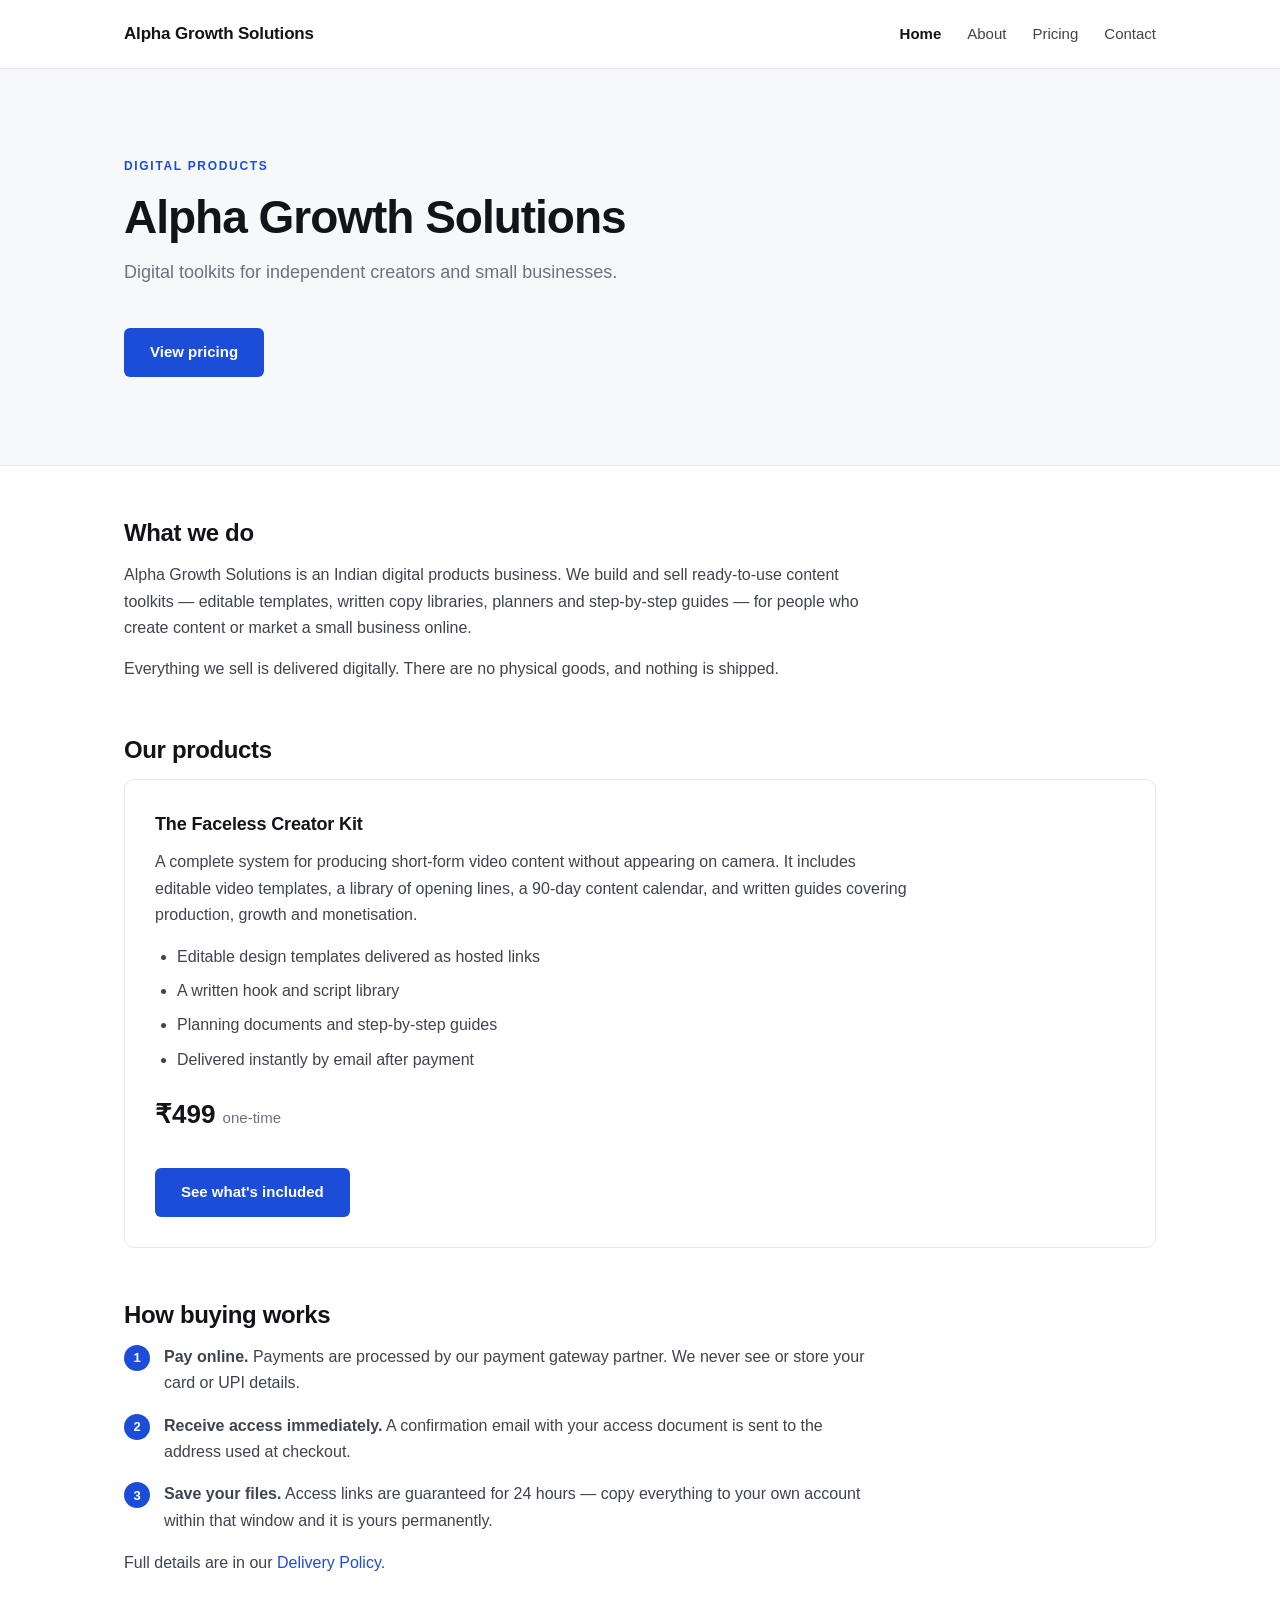
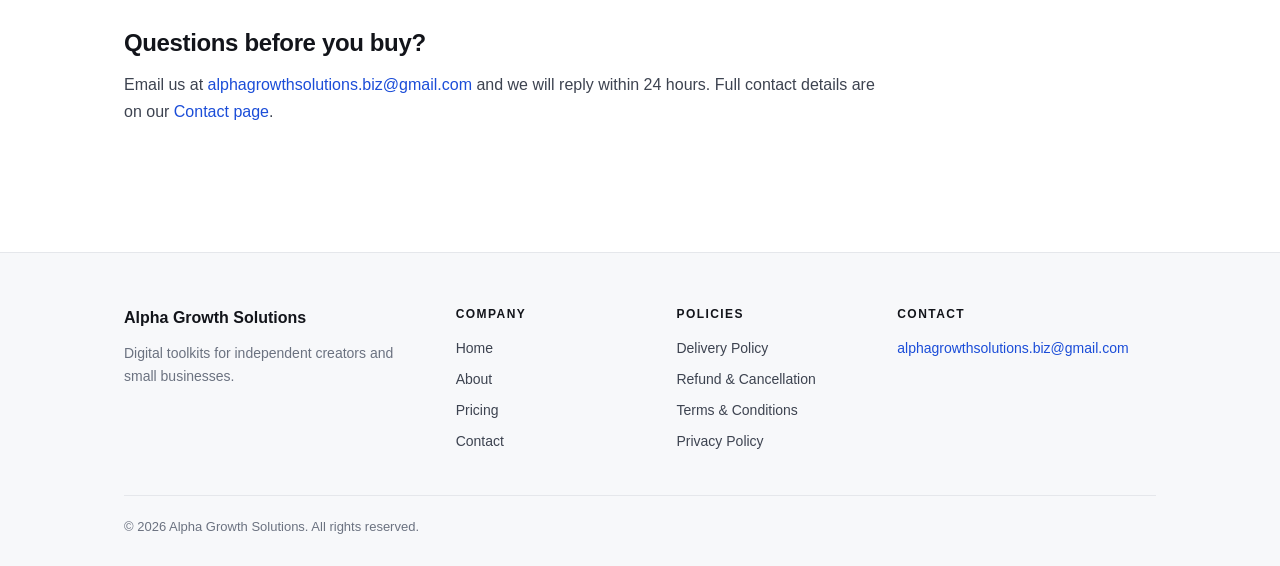
==== index.html @ 874b8387 "Contact by email only; remove phone, address and last-updated dates" ====
<!doctype html>
<html lang="en">
<head>
<meta charset="utf-8">
<meta name="viewport" content="width=device-width, initial-scale=1">
<title>Home &middot; Alpha Growth Solutions</title>
<meta name="description" content="Alpha Growth Solutions builds and sells digital toolkits for independent creators and small businesses in India.">
<link rel="stylesheet" href="assets/styles.css">
</head>
<body>
<header class="site-header">
  <div class="wrap header-inner">
    <a class="brand" href="index.html">Alpha Growth Solutions</a>
    <nav class="nav"><a href="index.html" class="active">Home</a>
        <a href="about.html">About</a>
        <a href="pricing.html">Pricing</a>
        <a href="contact.html">Contact</a></nav>
  </div>
</header>

<section class="hero hero-lg">
  <div class="wrap">
    <p class="eyebrow">Digital Products</p>
    <h1>Alpha Growth Solutions</h1>
    <p class="hero-sub">Digital toolkits for independent creators and small businesses.</p>
    <a class="btn" href="pricing.html">View pricing</a>
  </div>
</section>

<main class="wrap">
  <section class="band">
    <h2>What we do</h2>
    <p>Alpha Growth Solutions is an Indian digital products business. We build and sell ready-to-use content
       toolkits &mdash; editable templates, written copy libraries, planners and step-by-step guides
       &mdash; for people who create content or market a small business online.</p>
    <p>Everything we sell is delivered digitally. There are no physical goods, and nothing is
       shipped.</p>
  </section>

  <section class="band">
    <h2>Our products</h2>
    <div class="card">
      <h3>The Faceless Creator Kit</h3>
      <p>A complete system for producing short-form video content without appearing on camera.
         It includes editable video templates, a library of opening lines, a 90-day content
         calendar, and written guides covering production, growth and monetisation.</p>
      <ul>
        <li>Editable design templates delivered as hosted links</li>
        <li>A written hook and script library</li>
        <li>Planning documents and step-by-step guides</li>
        <li>Delivered instantly by email after payment</li>
      </ul>
      <p class="price">&#8377;499 <span>one-time</span></p>
      <a class="btn" href="pricing.html">See what's included</a>
    </div>
  </section>

  <section class="band">
    <h2>How buying works</h2>
    <ol class="steps">
      <li><strong>Pay online.</strong> Payments are processed by our payment gateway partner. We never see or store your card or UPI details.</li>
      <li><strong>Receive access immediately.</strong> A confirmation email with your access document is sent to the address used at checkout.</li>
      <li><strong>Save your files.</strong> Access links are guaranteed for 24 hours &mdash; copy everything to your own account within that window and it is yours permanently.</li>
    </ol>
    <p>Full details are in our <a href="delivery.html">Delivery Policy</a>.</p>
  </section>

  <section class="band">
    <h2>Questions before you buy?</h2>
    <p>Email us at <a href="mailto:alphagrowthsolutions.biz@gmail.com">alphagrowthsolutions.biz@gmail.com</a> and we will reply within 24 hours.
       Full contact details are on our <a href="contact.html">Contact page</a>.</p>
  </section>
</main>

<footer class="site-footer">
  <div class="wrap">
    <div class="footer-grid">
      <div>
        <div class="footer-brand">Alpha Growth Solutions</div>
        <p class="footer-text">Digital toolkits for independent creators and small businesses.</p>
      </div>
      <div>
        <h4>Company</h4>
        <a href="index.html" class="active">Home</a>
        <a href="about.html">About</a>
        <a href="pricing.html">Pricing</a>
        <a href="contact.html">Contact</a>
      </div>
      <div>
        <h4>Policies</h4>
        <a href="delivery.html">Delivery Policy</a>
        <a href="refunds.html">Refund &amp; Cancellation</a>
        <a href="terms.html">Terms &amp; Conditions</a>
        <a href="privacy.html">Privacy Policy</a>
      </div>
      <div>
        <h4>Contact</h4>
        <p class="footer-text">
          <a href="mailto:alphagrowthsolutions.biz@gmail.com">alphagrowthsolutions.biz@gmail.com</a>
        </p>
      </div>
    </div>
    <div class="footer-bar">
      <span>&copy; 2026 Alpha Growth Solutions. All rights reserved.</span>
    </div>
  </div>
</footer>
</body>
</html>
---- assets/styles.css ----
/* Alpha Growth Solutions — site styles */

:root{
  --ink:#12141a;
  --body:#3d4350;
  --muted:#6b7280;
  --line:#e5e7eb;
  --bg:#ffffff;
  --bg-alt:#f7f8fa;
  --accent:#1b4dd8;
  --accent-dark:#123aa8;
  --max:1080px;
}

*,*::before,*::after{box-sizing:border-box;margin:0;padding:0}

html{-webkit-text-size-adjust:100%}

body{
  font-family:-apple-system,BlinkMacSystemFont,"Segoe UI",Inter,Roboto,Helvetica,Arial,sans-serif;
  color:var(--body);
  background:var(--bg);
  font-size:16px;
  line-height:1.65;
}

.wrap{max-width:var(--max);margin:0 auto;padding:0 24px}

a{color:var(--accent);text-decoration:none}
a:hover{text-decoration:underline}

/* ---------- header ---------- */
.site-header{
  background:var(--bg);
  border-bottom:1px solid var(--line);
  position:sticky;top:0;z-index:20;
}
.header-inner{
  display:flex;align-items:center;justify-content:space-between;
  gap:24px;min-height:68px;flex-wrap:wrap;
}
.brand{
  font-weight:700;font-size:17px;color:var(--ink);letter-spacing:-.01em;
}
.brand:hover{text-decoration:none}
.nav{display:flex;gap:26px;flex-wrap:wrap}
.nav a{color:var(--body);font-size:15px;font-weight:500}
.nav a.active{color:var(--ink);font-weight:600}

/* ---------- hero ---------- */
.hero{
  background:var(--bg-alt);
  border-bottom:1px solid var(--line);
  padding:56px 0;
}
.hero-lg{padding:88px 0}
.hero h1{
  font-size:38px;line-height:1.15;letter-spacing:-.022em;
  color:var(--ink);font-weight:800;
}
.hero-lg h1{font-size:46px}
.hero-sub{margin-top:14px;font-size:18px;color:var(--muted);max-width:640px}
.eyebrow{
  font-size:12px;font-weight:700;letter-spacing:.14em;text-transform:uppercase;
  color:var(--accent);margin-bottom:14px;
}

/* ---------- buttons ---------- */
.btn{
  display:inline-block;margin-top:26px;
  background:var(--accent);color:#fff;
  font-weight:600;font-size:15px;
  padding:12px 26px;border-radius:6px;
}
.btn:hover{background:var(--accent-dark);text-decoration:none}

/* ---------- content ---------- */
/* Every <main> also carries .wrap, and `.wrap{padding:0 24px}` is (0,1,0) while
   a bare `main` is only (0,0,1) — so the shorthand there would flatten the
   vertical padding to zero regardless of source order. The `main.wrap`
   qualifier and longhand properties below are what keep the space under the
   hero. Don't collapse this back into a bare `main { padding: ... }`. */
main{padding:52px 0 72px}
main.wrap{padding-top:52px;padding-bottom:72px}
.band{margin-bottom:52px}
.band:last-child{margin-bottom:0}

h2{
  font-size:24px;line-height:1.25;letter-spacing:-.015em;
  color:var(--ink);font-weight:700;margin-bottom:14px;
}
h3{
  font-size:18px;color:var(--ink);font-weight:700;
  margin:26px 0 10px;letter-spacing:-.008em;
}
p{margin-bottom:15px;max-width:760px}
ul,ol{margin:0 0 15px 22px;max-width:760px}
li{margin-bottom:8px}

.prose h2{margin-top:38px}
.prose h2:first-of-type{margin-top:0}
.meta{color:var(--muted);font-size:14px;margin-bottom:32px}
.small{font-size:14px;color:var(--muted)}

.card{
  border:1px solid var(--line);border-radius:10px;
  padding:30px;background:var(--bg);
}
.card h3{margin-top:0}

.price{font-size:26px;font-weight:800;color:var(--ink);margin:20px 0 6px}
.price span{font-size:15px;font-weight:500;color:var(--muted)}
.price.big{font-size:36px;margin:8px 0 26px}

.steps{counter-reset:s;list-style:none;margin-left:0}
.steps li{
  position:relative;padding-left:40px;margin-bottom:16px;max-width:760px;
}
.steps li::before{
  counter-increment:s;content:counter(s);
  position:absolute;left:0;top:1px;
  width:26px;height:26px;border-radius:50%;
  background:var(--accent);color:#fff;
  font-size:13px;font-weight:700;
  display:flex;align-items:center;justify-content:center;
}

.contact-grid{
  display:grid;grid-template-columns:repeat(auto-fit,minmax(230px,1fr));
  gap:20px;margin-bottom:44px;
}
.contact-card{
  border:1px solid var(--line);border-radius:10px;padding:24px;background:var(--bg-alt);
}
.contact-card h3{margin-top:0;font-size:15px;text-transform:uppercase;letter-spacing:.07em;color:var(--muted)}
.contact-card p{margin-bottom:6px;font-size:16px;color:var(--ink);word-break:break-word}
.contact-card.solo{max-width:520px;margin-bottom:44px;padding:28px}
.contact-email{font-size:19px;font-weight:600;margin:10px 0 12px}
.contact-email a{word-break:break-word}

/* ---------- footer ---------- */
.site-footer{
  background:var(--bg-alt);border-top:1px solid var(--line);
  padding:52px 0 28px;margin-top:40px;
}
.footer-grid{
  display:grid;grid-template-columns:1.6fr 1fr 1fr 1.4fr;
  gap:36px;padding-bottom:34px;
}
.footer-brand{font-weight:700;color:var(--ink);margin-bottom:10px}
.footer-text{font-size:14px;color:var(--muted);margin:0}
.site-footer h4{
  font-size:12px;text-transform:uppercase;letter-spacing:.12em;
  color:var(--ink);margin-bottom:12px;font-weight:700;
}
.site-footer a{display:block;font-size:14px;color:var(--body);margin-bottom:8px}
.footer-text a{display:inline;color:var(--accent)}
.footer-bar{
  border-top:1px solid var(--line);padding-top:20px;
  display:flex;justify-content:space-between;gap:16px;flex-wrap:wrap;
  font-size:13px;color:var(--muted);
}

@media (max-width:820px){
  .footer-grid{grid-template-columns:1fr 1fr}
}
@media (max-width:560px){
  .hero h1{font-size:30px}
  .hero-lg h1{font-size:34px}
  .header-inner{min-height:auto;padding:14px 0}
  .nav{gap:18px}
  .footer-grid{grid-template-columns:1fr}
}
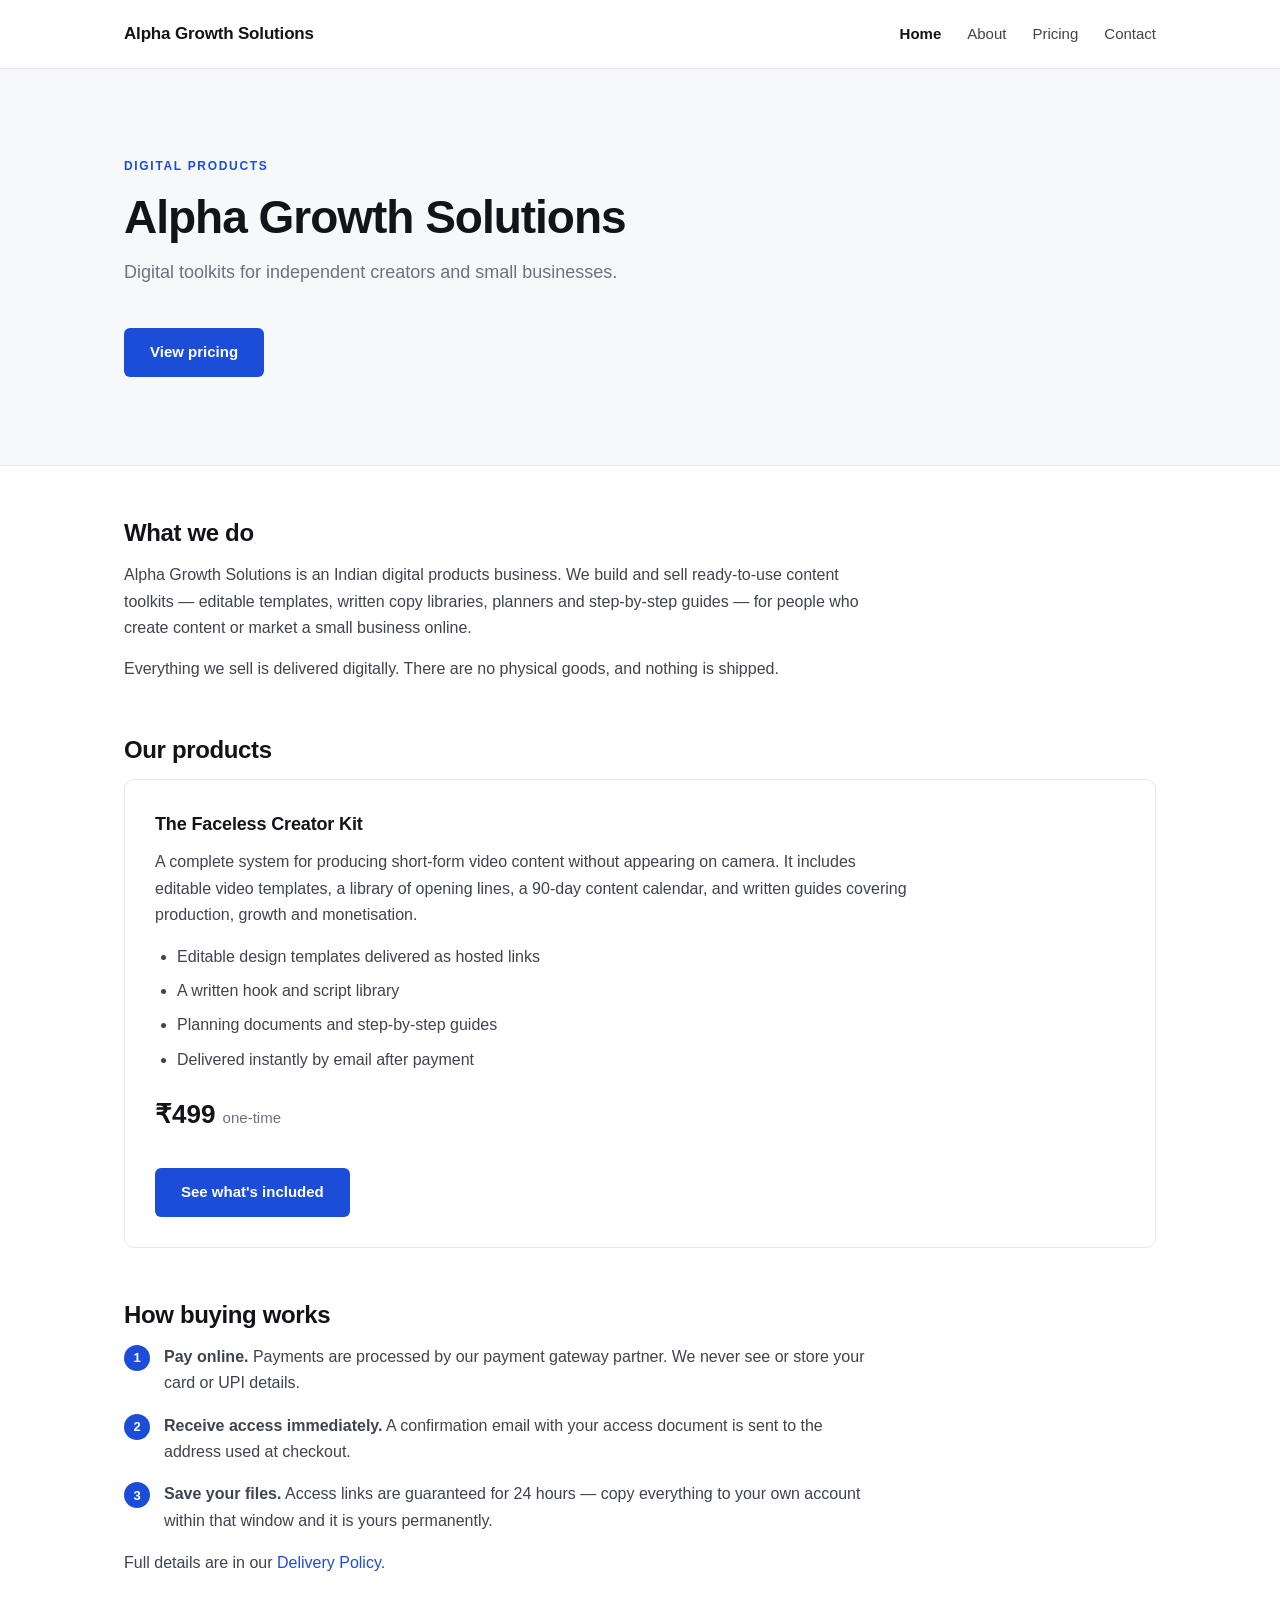
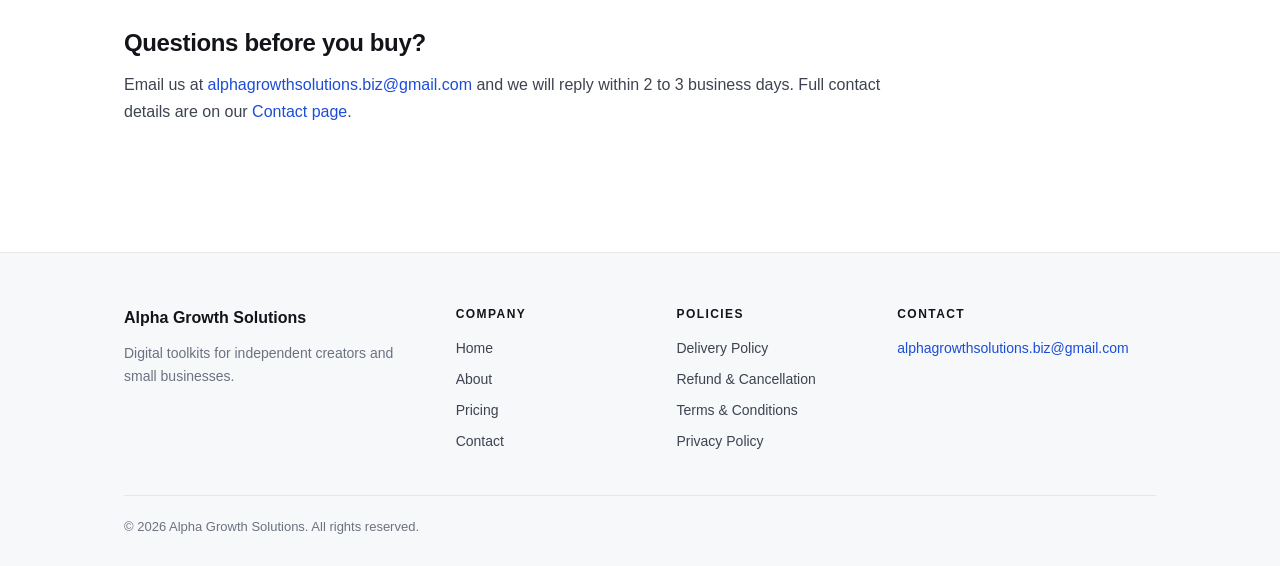
==== commit 38c876b4: "Support response time is 2-3 business days; clarify access window restarts on resend" ====
--- a/index.html
+++ b/index.html
@@ -67,7 +67,7 @@
 
   <section class="band">
     <h2>Questions before you buy?</h2>
-    <p>Email us at <a href="mailto:alphagrowthsolutions.biz@gmail.com">alphagrowthsolutions.biz@gmail.com</a> and we will reply within 24 hours.
+    <p>Email us at <a href="mailto:alphagrowthsolutions.biz@gmail.com">alphagrowthsolutions.biz@gmail.com</a> and we will reply within 2 to 3 business days.
        Full contact details are on our <a href="contact.html">Contact page</a>.</p>
   </section>
 </main>
--- a/assets/styles.css
+++ b/assets/styles.css
@@ -98,7 +98,10 @@
 li{margin-bottom:8px}
 
 .prose h2{margin-top:38px}
-.prose h2:first-of-type{margin-top:0}
+/* Reset the leading gap only when the heading genuinely starts the page.
+   `:first-of-type` was wrong: on Contact the first h2 follows the email card,
+   so it matched and stripped the margin that separates them. */
+.prose h2:first-child{margin-top:0}
 .meta{color:var(--muted);font-size:14px;margin-bottom:32px}
 .small{font-size:14px;color:var(--muted)}
 
@@ -134,7 +137,10 @@
 }
 .contact-card h3{margin-top:0;font-size:15px;text-transform:uppercase;letter-spacing:.07em;color:var(--muted)}
 .contact-card p{margin-bottom:6px;font-size:16px;color:var(--ink);word-break:break-word}
-.contact-card.solo{max-width:520px;margin-bottom:44px;padding:28px}
+/* A bordered block needs more trailing space than a paragraph to read as an
+   equal break — its hard bottom edge sits tight, where text has descender slack.
+   Note this collapses with the following h2's margin-top, so it must exceed it. */
+.contact-card.solo{max-width:520px;margin-bottom:64px;padding:28px}
 .contact-email{font-size:19px;font-weight:600;margin:10px 0 12px}
 .contact-email a{word-break:break-word}
 
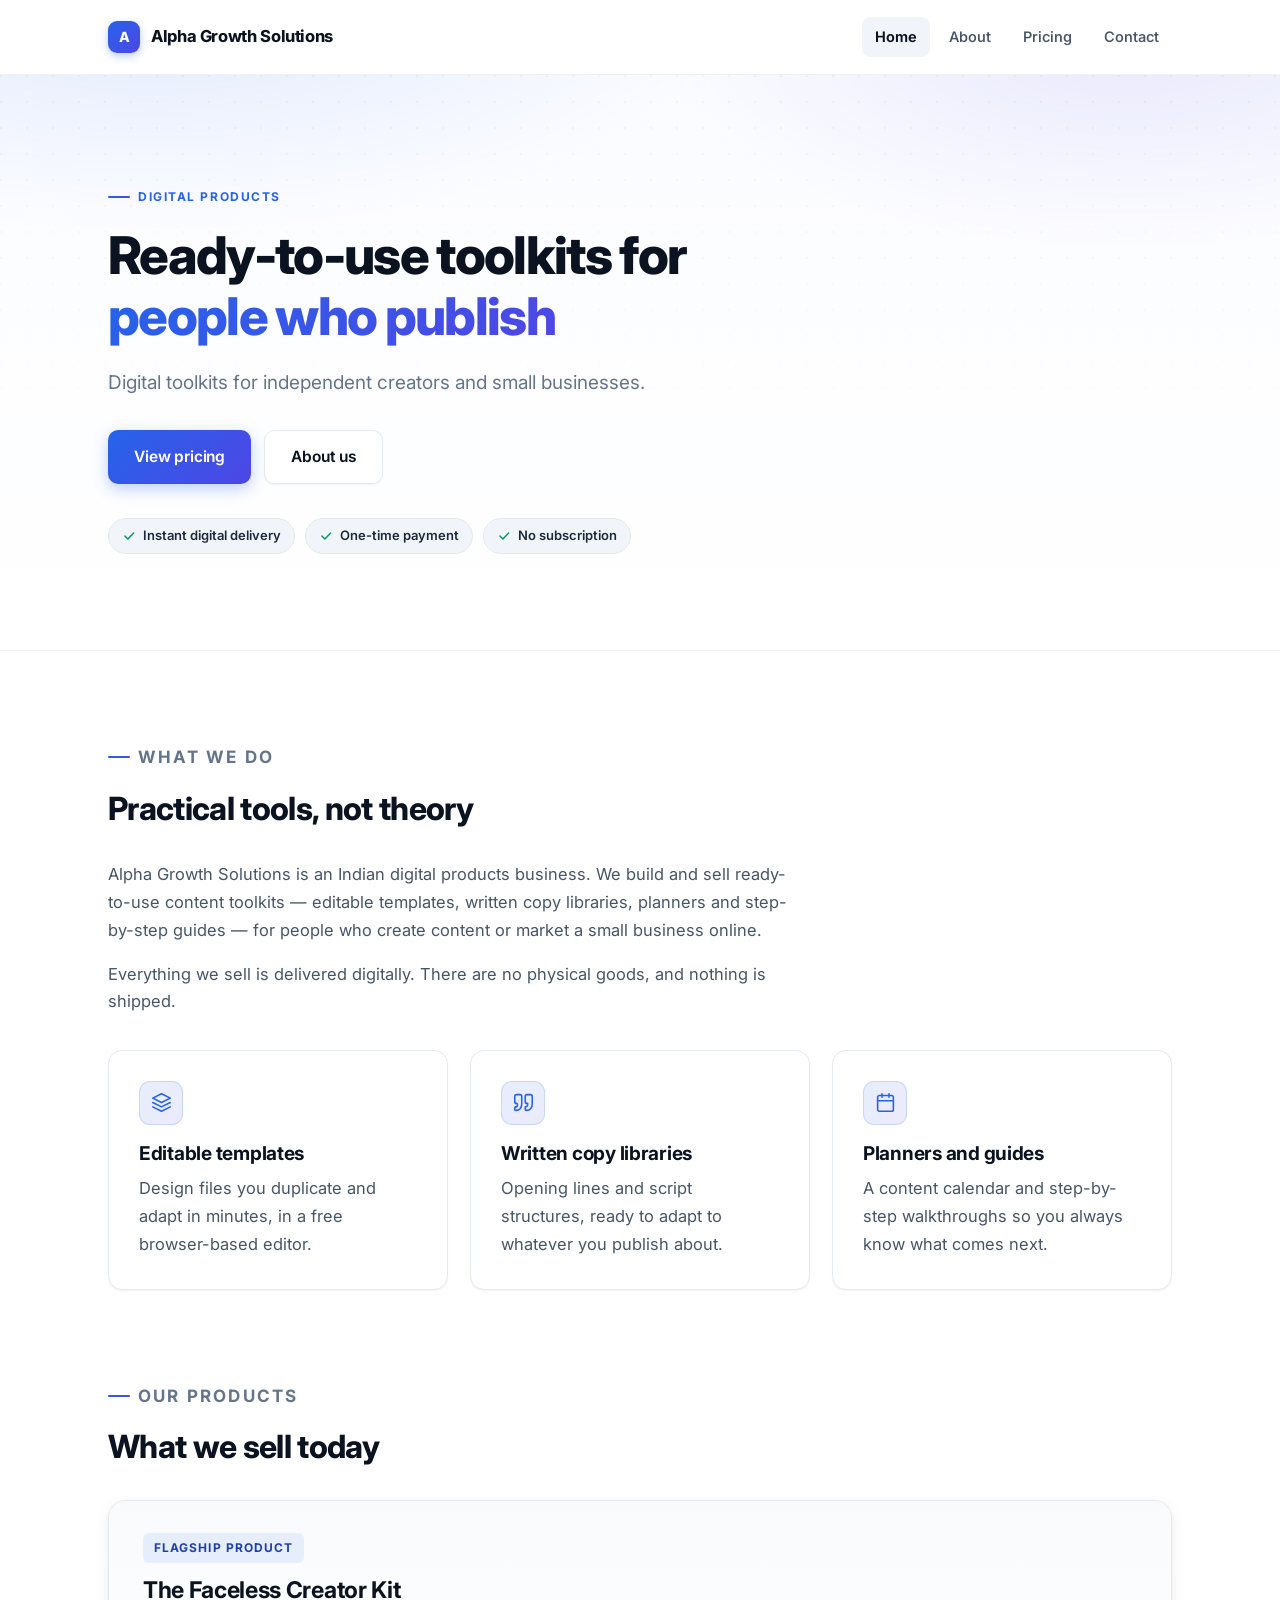
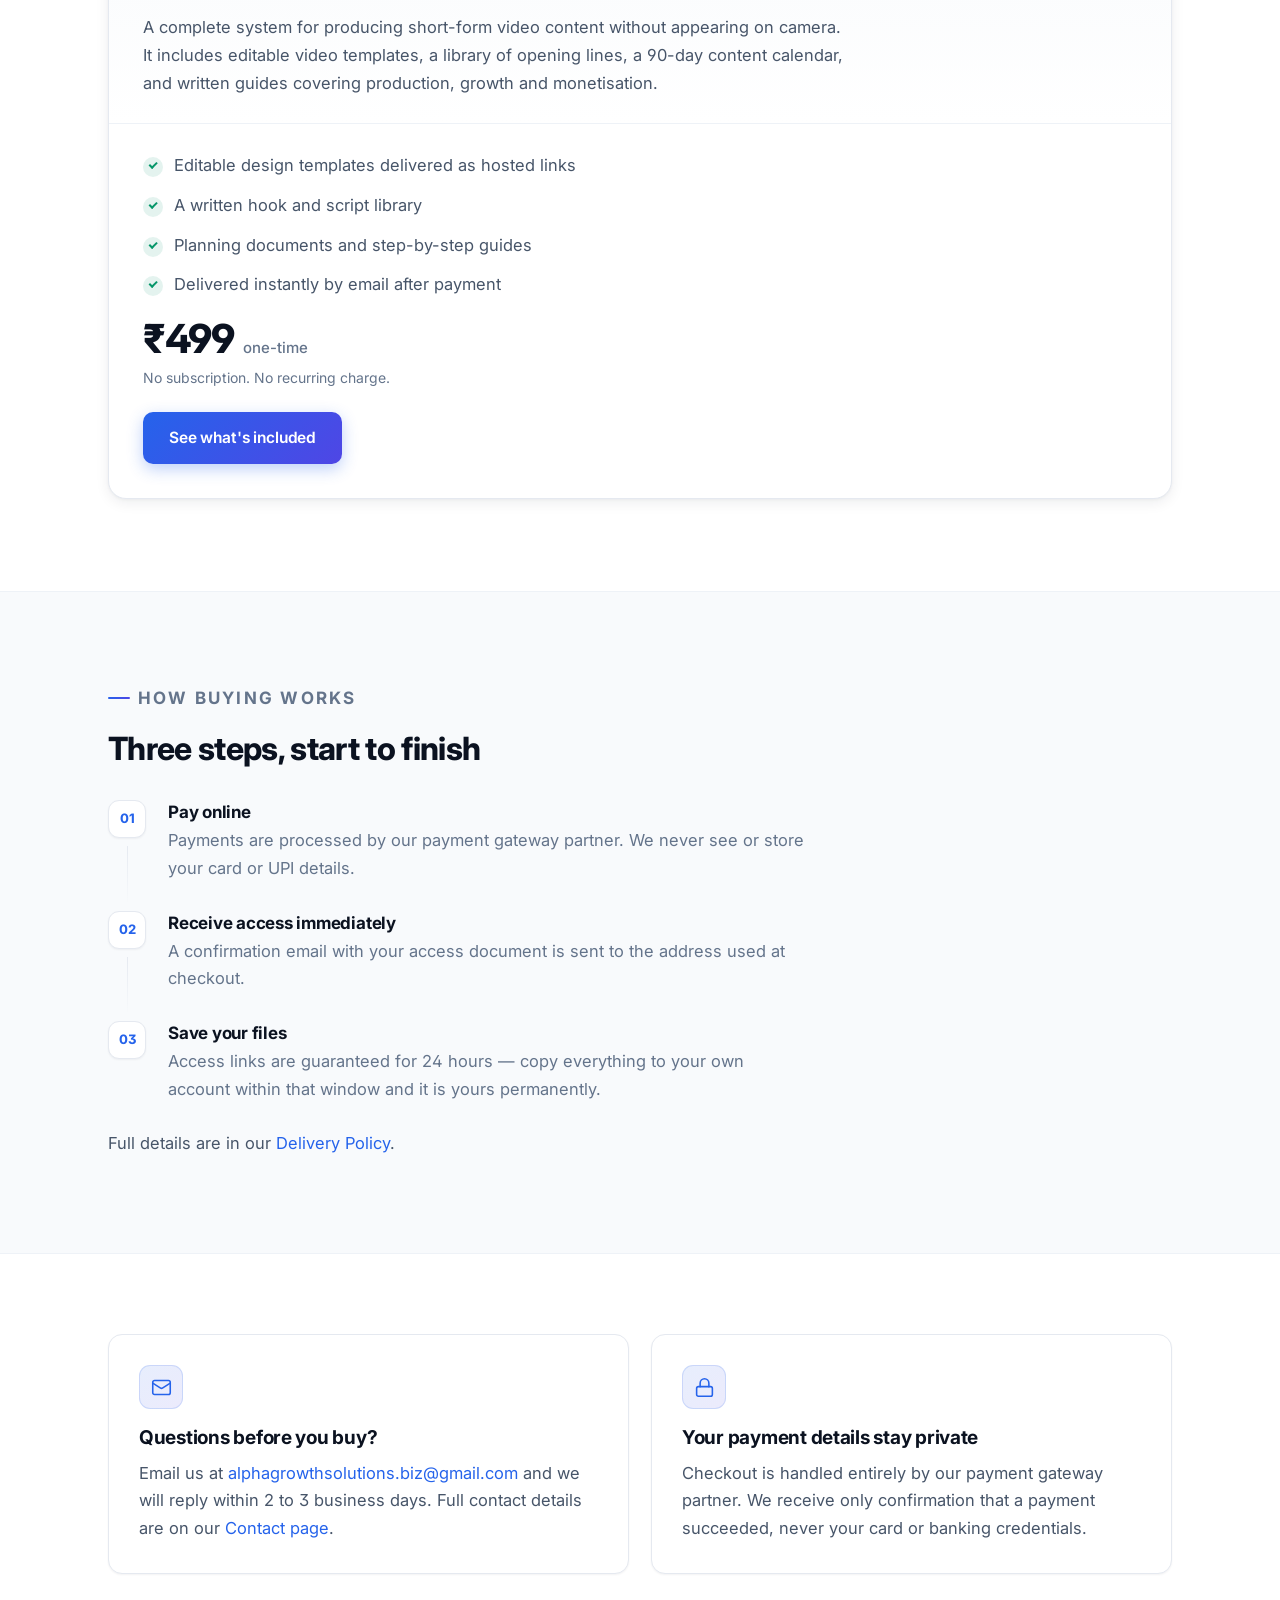
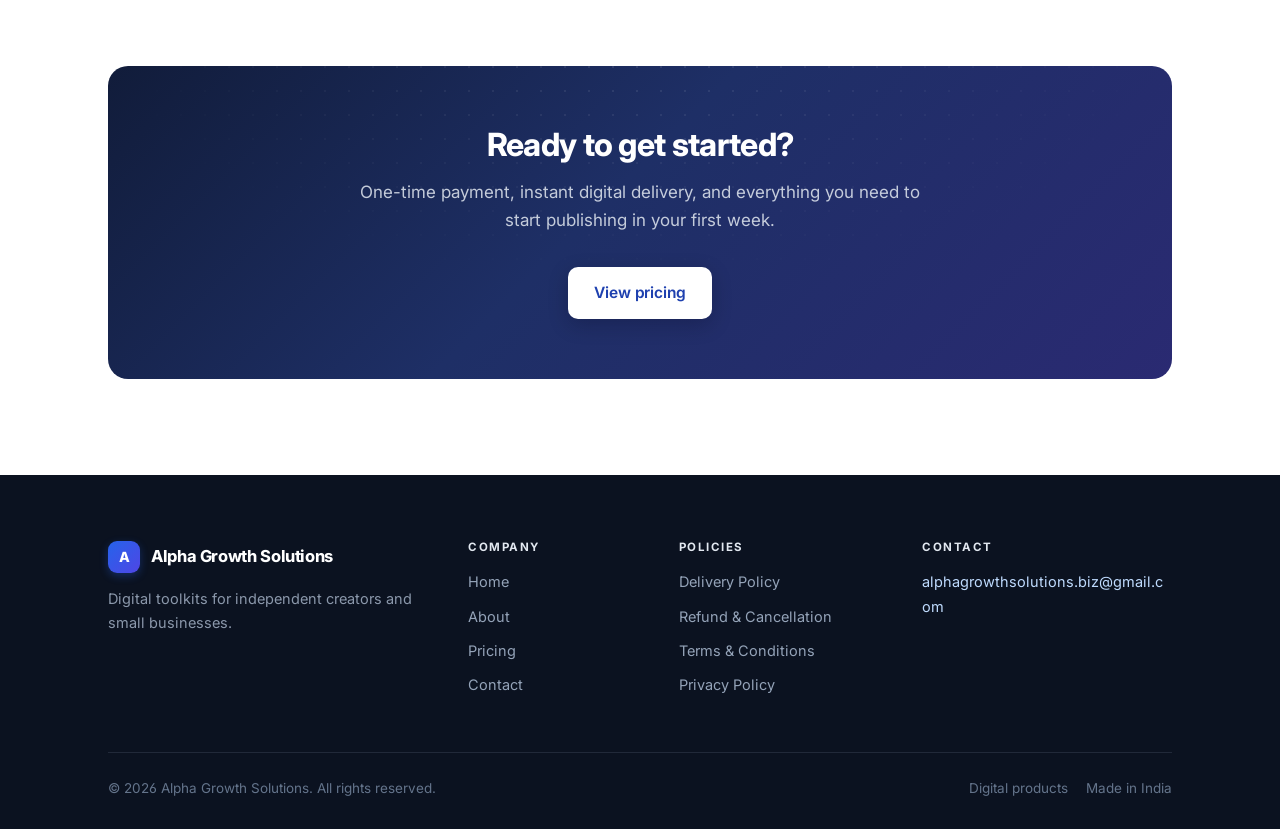
==== commit 0756ef0c: "Design pass: brand mark, icons, gradient hero, product/pricing cards, policy TOC, CTA band, dark foo" ====
--- a/index.html
+++ b/index.html
@@ -5,12 +5,19 @@
 <meta name="viewport" content="width=device-width, initial-scale=1">
 <title>Home &middot; Alpha Growth Solutions</title>
 <meta name="description" content="Alpha Growth Solutions builds and sells digital toolkits for independent creators and small businesses in India.">
+<meta name="theme-color" content="#2563eb">
+<link rel="preconnect" href="https://fonts.googleapis.com">
+<link rel="preconnect" href="https://fonts.gstatic.com" crossorigin>
+<link rel="stylesheet" href="https://fonts.googleapis.com/css2?family=Inter:wght@400;500;600;700;800&display=swap">
 <link rel="stylesheet" href="assets/styles.css">
 </head>
 <body>
 <header class="site-header">
   <div class="wrap header-inner">
-    <a class="brand" href="index.html">Alpha Growth Solutions</a>
+    <a class="brand" href="index.html">
+      <span class="brand-mark"><span>A</span></span>
+      Alpha Growth Solutions
+    </a>
     <nav class="nav"><a href="index.html" class="active">Home</a>
         <a href="about.html">About</a>
         <a href="pricing.html">Pricing</a>
@@ -21,62 +28,147 @@
 <section class="hero hero-lg">
   <div class="wrap">
     <p class="eyebrow">Digital Products</p>
-    <h1>Alpha Growth Solutions</h1>
+    <h1>Ready-to-use toolkits for <span class="gradient-text">people who publish</span></h1>
     <p class="hero-sub">Digital toolkits for independent creators and small businesses.</p>
-    <a class="btn" href="pricing.html">View pricing</a>
+    <div class="btn-row">
+      <a class="btn" href="pricing.html">View pricing</a>
+      <a class="btn btn-ghost" href="about.html">About us</a>
+    </div>
+    <div class="hero-badges">
+      <span class="pill"><svg viewBox="0 0 24 24" fill="none" stroke="currentColor" stroke-width="2.6" stroke-linecap="round" stroke-linejoin="round"><path d="m5 12 5 5L20 7"/></svg> Instant digital delivery</span>
+      <span class="pill"><svg viewBox="0 0 24 24" fill="none" stroke="currentColor" stroke-width="2.6" stroke-linecap="round" stroke-linejoin="round"><path d="m5 12 5 5L20 7"/></svg> One-time payment</span>
+      <span class="pill"><svg viewBox="0 0 24 24" fill="none" stroke="currentColor" stroke-width="2.6" stroke-linecap="round" stroke-linejoin="round"><path d="m5 12 5 5L20 7"/></svg> No subscription</span>
+    </div>
   </div>
 </section>
 
 <main class="wrap">
   <section class="band">
-    <h2>What we do</h2>
+    <div class="band-head">
+      <p class="eyebrow">What we do</p>
+      <h2>Practical tools, not theory</h2>
+    </div>
     <p>Alpha Growth Solutions is an Indian digital products business. We build and sell ready-to-use content
        toolkits &mdash; editable templates, written copy libraries, planners and step-by-step guides
        &mdash; for people who create content or market a small business online.</p>
     <p>Everything we sell is delivered digitally. There are no physical goods, and nothing is
        shipped.</p>
+
+    <div class="grid grid-3" style="margin-top:34px">
+      <div class="card">
+        <div class="icon-tile"><svg viewBox="0 0 24 24" fill="none" stroke="currentColor" stroke-width="1.8" stroke-linecap="round" stroke-linejoin="round"><path d="M12 2 2 7l10 5 10-5-10-5Z"/><path d="m2 17 10 5 10-5"/><path d="m2 12 10 5 10-5"/></svg></div>
+        <h3>Editable templates</h3>
+        <p>Design files you duplicate and adapt in minutes, in a free browser-based editor.</p>
+      </div>
+      <div class="card">
+        <div class="icon-tile"><svg viewBox="0 0 24 24" fill="none" stroke="currentColor" stroke-width="1.8" stroke-linecap="round" stroke-linejoin="round"><path d="M3 21c3 0 7-1 7-8V5c0-1.25-.757-2-2-2H4c-1.25 0-2 .75-2 2v6c0 1.25.75 2 2 2 1 0 1 0 1 1v1c0 1-1 2-2 2s-1 .008-1 1.031V20c0 1 0 1 1 1Z"/><path d="M15 21c3 0 7-1 7-8V5c0-1.25-.757-2-2-2h-4c-1.25 0-2 .75-2 2v6c0 1.25.75 2 2 2h.75c0 2.25.25 4-2.75 4v3c0 1 0 1 1 1Z"/></svg></div>
+        <h3>Written copy libraries</h3>
+        <p>Opening lines and script structures, ready to adapt to whatever you publish about.</p>
+      </div>
+      <div class="card">
+        <div class="icon-tile"><svg viewBox="0 0 24 24" fill="none" stroke="currentColor" stroke-width="1.8" stroke-linecap="round" stroke-linejoin="round"><rect width="18" height="18" x="3" y="4" rx="2"/><path d="M3 10h18M8 2v4M16 2v4"/></svg></div>
+        <h3>Planners and guides</h3>
+        <p>A content calendar and step-by-step walkthroughs so you always know what comes next.</p>
+      </div>
+    </div>
   </section>
 
   <section class="band">
-    <h2>Our products</h2>
-    <div class="card">
-      <h3>The Faceless Creator Kit</h3>
-      <p>A complete system for producing short-form video content without appearing on camera.
-         It includes editable video templates, a library of opening lines, a 90-day content
-         calendar, and written guides covering production, growth and monetisation.</p>
-      <ul>
-        <li>Editable design templates delivered as hosted links</li>
-        <li>A written hook and script library</li>
-        <li>Planning documents and step-by-step guides</li>
-        <li>Delivered instantly by email after payment</li>
-      </ul>
-      <p class="price">&#8377;499 <span>one-time</span></p>
-      <a class="btn" href="pricing.html">See what's included</a>
-    </div>
-  </section>
-
+    <div class="band-head">
+      <p class="eyebrow">Our products</p>
+      <h2>What we sell today</h2>
+    </div>
+    <div class="product-card">
+      <div class="pc-head">
+        <span class="tagline-badge">Flagship product</span>
+        <h3 style="font-size:23px">The Faceless Creator Kit</h3>
+        <p style="margin:10px 0 0">A complete system for producing short-form video content without
+           appearing on camera. It includes editable video templates, a library of opening lines, a
+           90-day content calendar, and written guides covering production, growth and
+           monetisation.</p>
+      </div>
+      <div class="pc-body">
+        <ul class="check">
+          <li>Editable design templates delivered as hosted links</li>
+          <li>A written hook and script library</li>
+          <li>Planning documents and step-by-step guides</li>
+          <li>Delivered instantly by email after payment</li>
+        </ul>
+        <div class="price"><span class="amt">&#8377;499</span> <span class="per">one-time</span></div>
+        <p class="price-note">No subscription. No recurring charge.</p>
+        <a class="btn" href="pricing.html">See what's included</a>
+      </div>
+    </div>
+  </section>
+</main>
+
+<section class="section-alt">
+  <div class="wrap">
+    <div class="band-head">
+      <p class="eyebrow">How buying works</p>
+      <h2>Three steps, start to finish</h2>
+    </div>
+    <ol class="steps">
+      <li>
+        <h3>Pay online</h3>
+        <p>Payments are processed by our payment gateway partner. We never see or store your card
+           or UPI details.</p>
+      </li>
+      <li>
+        <h3>Receive access immediately</h3>
+        <p>A confirmation email with your access document is sent to the address used at
+           checkout.</p>
+      </li>
+      <li>
+        <h3>Save your files</h3>
+        <p>Access links are guaranteed for 24 hours &mdash; copy everything to your own account
+           within that window and it is yours permanently.</p>
+      </li>
+    </ol>
+    <p style="margin-top:26px">Full details are in our <a href="delivery.html">Delivery Policy</a>.</p>
+  </div>
+</section>
+
+<main class="wrap" style="padding-top:0">
   <section class="band">
-    <h2>How buying works</h2>
-    <ol class="steps">
-      <li><strong>Pay online.</strong> Payments are processed by our payment gateway partner. We never see or store your card or UPI details.</li>
-      <li><strong>Receive access immediately.</strong> A confirmation email with your access document is sent to the address used at checkout.</li>
-      <li><strong>Save your files.</strong> Access links are guaranteed for 24 hours &mdash; copy everything to your own account within that window and it is yours permanently.</li>
-    </ol>
-    <p>Full details are in our <a href="delivery.html">Delivery Policy</a>.</p>
-  </section>
-
-  <section class="band">
-    <h2>Questions before you buy?</h2>
-    <p>Email us at <a href="mailto:alphagrowthsolutions.biz@gmail.com">alphagrowthsolutions.biz@gmail.com</a> and we will reply within 2 to 3 business days.
-       Full contact details are on our <a href="contact.html">Contact page</a>.</p>
+    <div class="grid grid-2">
+      <div class="card">
+        <div class="icon-tile"><svg viewBox="0 0 24 24" fill="none" stroke="currentColor" stroke-width="1.8" stroke-linecap="round" stroke-linejoin="round"><rect width="20" height="16" x="2" y="4" rx="2"/><path d="m22 7-8.97 5.7a1.94 1.94 0 0 1-2.06 0L2 7"/></svg></div>
+        <h3>Questions before you buy?</h3>
+        <p>Email us at <a href="mailto:alphagrowthsolutions.biz@gmail.com">alphagrowthsolutions.biz@gmail.com</a> and we will reply
+           within 2 to 3 business days. Full contact details are on our
+           <a href="contact.html">Contact page</a>.</p>
+      </div>
+      <div class="card">
+        <div class="icon-tile"><svg viewBox="0 0 24 24" fill="none" stroke="currentColor" stroke-width="1.8" stroke-linecap="round" stroke-linejoin="round"><rect width="18" height="11" x="3" y="11" rx="2"/><path d="M7 11V7a5 5 0 0 1 10 0v4"/></svg></div>
+        <h3>Your payment details stay private</h3>
+        <p>Checkout is handled entirely by our payment gateway partner. We receive only
+           confirmation that a payment succeeded, never your card or banking credentials.</p>
+      </div>
+    </div>
   </section>
 </main>
+
+<div class="wrap">
+  <section class="cta">
+    <h2>Ready to get started?</h2>
+    <p>One-time payment, instant digital delivery, and everything you need to start
+       publishing in your first week.</p>
+    <div class="btn-row">
+      <a class="btn btn-light" href="pricing.html">View pricing</a>
+    </div>
+  </section>
+</div>
+
 
 <footer class="site-footer">
   <div class="wrap">
     <div class="footer-grid">
       <div>
-        <div class="footer-brand">Alpha Growth Solutions</div>
+        <div class="footer-brand">
+          <span class="brand-mark"><span>A</span></span>
+          Alpha Growth Solutions
+        </div>
         <p class="footer-text">Digital toolkits for independent creators and small businesses.</p>
       </div>
       <div>
@@ -102,6 +194,10 @@
     </div>
     <div class="footer-bar">
       <span>&copy; 2026 Alpha Growth Solutions. All rights reserved.</span>
+      <span class="dot-row">
+        <span>Digital products</span>
+        <span>Made in India</span>
+      </span>
     </div>
   </div>
 </footer>
--- a/assets/styles.css
+++ b/assets/styles.css
@@ -1,179 +1,391 @@
-/* Alpha Growth Solutions — site styles */
+/* ==========================================================================
+   Alpha Growth Solutions — design system
+   ========================================================================== */
 
 :root{
-  --ink:#12141a;
-  --body:#3d4350;
-  --muted:#6b7280;
-  --line:#e5e7eb;
+  /* neutrals */
+  --ink:#0b1220;
+  --ink-2:#1e293b;
+  --body:#475569;
+  --muted:#64748b;
+  --faint:#94a3b8;
+  --line:#e5e9f0;
+  --line-soft:#eef2f7;
   --bg:#ffffff;
-  --bg-alt:#f7f8fa;
-  --accent:#1b4dd8;
-  --accent-dark:#123aa8;
-  --max:1080px;
+  --bg-soft:#f8fafc;
+  --bg-tint:#f1f5f9;
+
+  /* brand */
+  --brand:#2563eb;
+  --brand-dark:#1d4ed8;
+  --brand-deep:#1e40af;
+  --violet:#4f46e5;
+  --sky:#0ea5e9;
+  --green:#059669;
+
+  --grad:linear-gradient(135deg,var(--brand) 0%,var(--violet) 100%);
+
+  --shadow-sm:0 1px 2px rgba(15,23,42,.05);
+  --shadow:0 4px 14px rgba(15,23,42,.07),0 1px 3px rgba(15,23,42,.04);
+  --shadow-lg:0 18px 44px rgba(15,23,42,.11),0 4px 12px rgba(15,23,42,.05);
+
+  --r:14px;
+  --r-sm:9px;
+  --max:1120px;
 }
 
 *,*::before,*::after{box-sizing:border-box;margin:0;padding:0}
-
-html{-webkit-text-size-adjust:100%}
+html{-webkit-text-size-adjust:100%;scroll-behavior:smooth;scroll-padding-top:88px}
 
 body{
-  font-family:-apple-system,BlinkMacSystemFont,"Segoe UI",Inter,Roboto,Helvetica,Arial,sans-serif;
+  font-family:"Inter",-apple-system,BlinkMacSystemFont,"Segoe UI",Roboto,Helvetica,Arial,sans-serif;
   color:var(--body);
   background:var(--bg);
-  font-size:16px;
-  line-height:1.65;
-}
-
-.wrap{max-width:var(--max);margin:0 auto;padding:0 24px}
-
-a{color:var(--accent);text-decoration:none}
-a:hover{text-decoration:underline}
-
-/* ---------- header ---------- */
+  font-size:16.5px;
+  line-height:1.68;
+  -webkit-font-smoothing:antialiased;
+  -moz-osx-font-smoothing:grayscale;
+  font-feature-settings:"cv02","cv03","cv04","ss01";
+}
+
+.wrap{max-width:var(--max);margin:0 auto;padding:0 28px}
+
+a{color:var(--brand);text-decoration:none;transition:color .15s ease}
+a:hover{color:var(--brand-deep)}
+
+h1,h2,h3,h4{color:var(--ink);letter-spacing:-.021em;line-height:1.18}
+h1{font-size:clamp(34px,4.6vw,52px);font-weight:800;letter-spacing:-.032em}
+h2{font-size:clamp(24px,2.7vw,32px);font-weight:750}
+h3{font-size:19px;font-weight:700;letter-spacing:-.014em}
+h4{font-size:15px;font-weight:700}
+
+p{margin-bottom:16px;max-width:70ch}
+ul,ol{margin:0 0 16px 22px;max-width:70ch}
+li{margin-bottom:9px}
+strong{color:var(--ink-2);font-weight:650}
+
+/* ---------- shared atoms ------------------------------------------------ */
+.eyebrow{
+  display:inline-flex;align-items:center;gap:8px;
+  font-size:12px;font-weight:700;letter-spacing:.13em;text-transform:uppercase;
+  color:var(--brand);margin-bottom:18px;
+}
+.eyebrow::before{
+  content:"";width:22px;height:2px;border-radius:2px;background:var(--grad);
+}
+
+.pill{
+  display:inline-flex;align-items:center;gap:7px;
+  background:var(--bg-tint);border:1px solid var(--line);
+  color:var(--ink-2);font-size:13px;font-weight:600;
+  padding:6px 13px;border-radius:999px;
+}
+.pill svg{width:14px;height:14px;color:var(--green)}
+
+.lede{font-size:19px;line-height:1.6;color:var(--muted);max-width:62ch}
+
+/* ---------- header ------------------------------------------------------ */
 .site-header{
-  background:var(--bg);
-  border-bottom:1px solid var(--line);
-  position:sticky;top:0;z-index:20;
+  position:sticky;top:0;z-index:50;
+  background:rgba(255,255,255,.88);
+  backdrop-filter:saturate(180%) blur(14px);
+  -webkit-backdrop-filter:saturate(180%) blur(14px);
+  border-bottom:1px solid var(--line-soft);
 }
 .header-inner{
   display:flex;align-items:center;justify-content:space-between;
-  gap:24px;min-height:68px;flex-wrap:wrap;
+  gap:26px;min-height:74px;flex-wrap:wrap;
 }
 .brand{
-  font-weight:700;font-size:17px;color:var(--ink);letter-spacing:-.01em;
-}
-.brand:hover{text-decoration:none}
-.nav{display:flex;gap:26px;flex-wrap:wrap}
-.nav a{color:var(--body);font-size:15px;font-weight:500}
-.nav a.active{color:var(--ink);font-weight:600}
-
-/* ---------- hero ---------- */
+  display:flex;align-items:center;gap:11px;
+  font-weight:750;font-size:16.5px;color:var(--ink);letter-spacing:-.022em;
+}
+.brand:hover{color:var(--ink)}
+.brand-mark{
+  width:32px;height:32px;border-radius:9px;background:var(--grad);
+  display:grid;place-items:center;flex:0 0 auto;
+  box-shadow:0 3px 9px rgba(37,99,235,.32);
+}
+.brand-mark span{color:#fff;font-weight:800;font-size:14px;letter-spacing:-.03em}
+
+.nav{display:flex;align-items:center;gap:6px;flex-wrap:wrap}
+.nav a{
+  color:var(--body);font-size:14.5px;font-weight:550;
+  padding:8px 13px;border-radius:8px;transition:all .15s ease;
+}
+.nav a:hover{color:var(--ink);background:var(--bg-tint)}
+.nav a.active{color:var(--ink);font-weight:650;background:var(--bg-tint)}
+
+/* ---------- buttons ----------------------------------------------------- */
+.btn{
+  display:inline-flex;align-items:center;justify-content:center;gap:9px;
+  background:var(--grad);color:#fff;
+  font-weight:620;font-size:15.5px;letter-spacing:-.01em;
+  padding:13px 26px;border-radius:10px;
+  box-shadow:0 5px 16px rgba(37,99,235,.3);
+  transition:transform .15s ease,box-shadow .15s ease,filter .15s ease;
+}
+.btn:hover{
+  color:#fff;transform:translateY(-1px);filter:saturate(1.08);
+  box-shadow:0 9px 24px rgba(37,99,235,.36);
+}
+.btn svg{width:17px;height:17px}
+.btn-ghost{
+  background:var(--bg);color:var(--ink);
+  border:1px solid var(--line);box-shadow:var(--shadow-sm);
+}
+.btn-ghost:hover{color:var(--ink);border-color:var(--line-soft);background:var(--bg-soft);filter:none}
+.btn-light{
+  background:#fff;color:var(--brand-deep);box-shadow:0 6px 20px rgba(2,6,23,.22);
+}
+.btn-light:hover{color:var(--brand-deep)}
+.btn-row{display:flex;gap:13px;flex-wrap:wrap;margin-top:32px}
+
+/* ---------- hero -------------------------------------------------------- */
 .hero{
-  background:var(--bg-alt);
-  border-bottom:1px solid var(--line);
-  padding:56px 0;
-}
-.hero-lg{padding:88px 0}
-.hero h1{
-  font-size:38px;line-height:1.15;letter-spacing:-.022em;
-  color:var(--ink);font-weight:800;
-}
-.hero-lg h1{font-size:46px}
-.hero-sub{margin-top:14px;font-size:18px;color:var(--muted);max-width:640px}
-.eyebrow{
-  font-size:12px;font-weight:700;letter-spacing:.14em;text-transform:uppercase;
-  color:var(--accent);margin-bottom:14px;
-}
-
-/* ---------- buttons ---------- */
-.btn{
-  display:inline-block;margin-top:26px;
-  background:var(--accent);color:#fff;
-  font-weight:600;font-size:15px;
-  padding:12px 26px;border-radius:6px;
-}
-.btn:hover{background:var(--accent-dark);text-decoration:none}
-
-/* ---------- content ---------- */
-/* Every <main> also carries .wrap, and `.wrap{padding:0 24px}` is (0,1,0) while
-   a bare `main` is only (0,0,1) — so the shorthand there would flatten the
-   vertical padding to zero regardless of source order. The `main.wrap`
-   qualifier and longhand properties below are what keep the space under the
-   hero. Don't collapse this back into a bare `main { padding: ... }`. */
-main{padding:52px 0 72px}
-main.wrap{padding-top:52px;padding-bottom:72px}
-.band{margin-bottom:52px}
+  position:relative;overflow:hidden;
+  border-bottom:1px solid var(--line-soft);
+  padding:74px 0 68px;
+  background:
+    radial-gradient(1000px 420px at 12% -18%,rgba(37,99,235,.13),transparent 62%),
+    radial-gradient(820px 380px at 88% -8%,rgba(79,70,229,.11),transparent 58%),
+    linear-gradient(180deg,#fbfcff 0%,#ffffff 100%);
+}
+.hero-lg{padding:104px 0 96px}
+.hero::before{
+  content:"";position:absolute;inset:0;pointer-events:none;
+  background-image:radial-gradient(circle at 1px 1px,rgba(15,23,42,.075) 1px,transparent 0);
+  background-size:26px 26px;
+  -webkit-mask-image:linear-gradient(180deg,rgba(0,0,0,.55),transparent 72%);
+  mask-image:linear-gradient(180deg,rgba(0,0,0,.55),transparent 72%);
+}
+.hero > .wrap{position:relative}
+.hero h1{max-width:17ch}
+.hero-sub{margin-top:20px;font-size:19px;line-height:1.6;color:var(--muted);max-width:60ch}
+.hero-badges{display:flex;gap:10px;flex-wrap:wrap;margin-top:34px}
+
+.gradient-text{
+  background:var(--grad);
+  -webkit-background-clip:text;background-clip:text;color:transparent;
+}
+
+/* ---------- sections ---------------------------------------------------- */
+main{padding:80px 0 92px}
+main.wrap{padding-top:80px;padding-bottom:92px}
+.band{margin-bottom:80px}
 .band:last-child{margin-bottom:0}
-
-h2{
-  font-size:24px;line-height:1.25;letter-spacing:-.015em;
-  color:var(--ink);font-weight:700;margin-bottom:14px;
-}
-h3{
-  font-size:18px;color:var(--ink);font-weight:700;
-  margin:26px 0 10px;letter-spacing:-.008em;
-}
-p{margin-bottom:15px;max-width:760px}
-ul,ol{margin:0 0 15px 22px;max-width:760px}
-li{margin-bottom:8px}
-
-.prose h2{margin-top:38px}
-/* Reset the leading gap only when the heading genuinely starts the page.
-   `:first-of-type` was wrong: on Contact the first h2 follows the email card,
-   so it matched and stripped the margin that separates them. */
+.band-head{margin-bottom:34px;max-width:64ch}
+.band-head p{margin-top:12px;color:var(--muted);font-size:17px}
+
+.section-alt{
+  background:var(--bg-soft);
+  border-block:1px solid var(--line-soft);
+  padding:80px 0;margin:0 0 80px;
+}
+
+/* ---------- cards / grids ----------------------------------------------- */
+.grid{display:grid;gap:22px}
+.grid-2{grid-template-columns:repeat(auto-fit,minmax(300px,1fr))}
+.grid-3{grid-template-columns:repeat(auto-fit,minmax(258px,1fr))}
+
+.card{
+  background:var(--bg);border:1px solid var(--line);border-radius:var(--r);
+  padding:30px;box-shadow:var(--shadow-sm);
+  transition:box-shadow .2s ease,transform .2s ease,border-color .2s ease;
+}
+.card:hover{box-shadow:var(--shadow);transform:translateY(-2px);border-color:var(--line-soft)}
+.card h3{margin-bottom:10px}
+.card p:last-child{margin-bottom:0}
+
+.icon-tile{
+  width:44px;height:44px;border-radius:11px;
+  display:grid;place-items:center;margin-bottom:18px;
+  background:linear-gradient(135deg,rgba(37,99,235,.11),rgba(79,70,229,.11));
+  border:1px solid rgba(37,99,235,.16);
+}
+.icon-tile svg{width:21px;height:21px;color:var(--brand)}
+
+/* feature product card */
+.product-card{
+  background:var(--bg);border:1px solid var(--line);border-radius:18px;
+  box-shadow:var(--shadow);overflow:hidden;
+}
+.product-card .pc-head{
+  padding:32px 34px 26px;
+  background:linear-gradient(180deg,var(--bg-soft),var(--bg));
+  border-bottom:1px solid var(--line-soft);
+}
+.product-card .pc-body{padding:28px 34px 34px}
+.tagline-badge{
+  display:inline-block;background:rgba(37,99,235,.09);color:var(--brand-deep);
+  font-size:12px;font-weight:700;letter-spacing:.09em;text-transform:uppercase;
+  padding:5px 11px;border-radius:6px;margin-bottom:14px;
+}
+
+/* checklist */
+.check{list-style:none;margin:0 0 20px}
+.check li{
+  position:relative;padding-left:31px;margin-bottom:12px;color:var(--body);
+}
+.check li::before{
+  content:"";position:absolute;left:0;top:5px;
+  width:20px;height:20px;border-radius:50%;
+  background:rgba(5,150,105,.11);
+}
+.check li::after{
+  content:"";position:absolute;left:6px;top:10px;
+  width:8px;height:4.5px;border-left:2px solid var(--green);border-bottom:2px solid var(--green);
+  transform:rotate(-45deg);
+}
+.cross li::before{background:rgba(100,116,139,.11)}
+.cross li::after{
+  left:6.5px;top:13.5px;width:8px;height:0;
+  border-left:0;border-bottom:2px solid var(--faint);transform:none;
+}
+
+/* price */
+.price{display:flex;align-items:baseline;gap:10px;margin:20px 0 6px}
+.price .amt{font-size:40px;font-weight:800;color:var(--ink);letter-spacing:-.035em;line-height:1}
+.price .per{font-size:15px;color:var(--muted);font-weight:500}
+.price-note{font-size:14px;color:var(--muted);margin-bottom:22px}
+
+/* steps */
+.steps{list-style:none;margin:0;counter-reset:s;display:grid;gap:0}
+.steps li{
+  position:relative;padding:0 0 30px 60px;margin:0;
+}
+.steps li:last-child{padding-bottom:0}
+.steps li::before{
+  counter-increment:s;content:counter(s,decimal-leading-zero);
+  position:absolute;left:0;top:-2px;
+  width:38px;height:38px;border-radius:11px;
+  background:var(--bg);border:1px solid var(--line);
+  color:var(--brand);font-size:13px;font-weight:750;
+  display:grid;place-items:center;box-shadow:var(--shadow-sm);
+}
+.steps li::after{
+  content:"";position:absolute;left:19px;top:44px;bottom:8px;
+  width:1px;background:linear-gradient(180deg,var(--line),transparent);
+}
+.steps li:last-child::after{display:none}
+.steps h3{font-size:17px;margin-bottom:5px}
+.steps p{margin-bottom:0;color:var(--muted)}
+
+/* ---------- prose / policy pages ---------------------------------------- */
+.prose-layout{display:grid;grid-template-columns:230px 1fr;gap:56px;align-items:start}
+.toc{position:sticky;top:104px}
+.toc h4{
+  font-size:11.5px;letter-spacing:.13em;text-transform:uppercase;
+  color:var(--faint);margin-bottom:14px;
+}
+.toc a{
+  display:block;font-size:14px;color:var(--muted);font-weight:500;
+  padding:6px 0 6px 14px;border-left:2px solid var(--line);
+  transition:all .15s ease;
+}
+.toc a:hover{color:var(--brand);border-left-color:var(--brand)}
+
+.prose h2{
+  /* bottom margin matters as much as top — without it the heading sits
+     directly on its first paragraph. */
+  margin:46px 0 15px;padding-top:0;font-size:23px;
+  display:flex;align-items:center;gap:12px;
+}
+.prose h2::before{
+  content:"";width:5px;height:22px;border-radius:3px;background:var(--grad);flex:0 0 auto;
+}
 .prose h2:first-child{margin-top:0}
-.meta{color:var(--muted);font-size:14px;margin-bottom:32px}
-.small{font-size:14px;color:var(--muted)}
-
-.card{
-  border:1px solid var(--line);border-radius:10px;
-  padding:30px;background:var(--bg);
-}
-.card h3{margin-top:0}
-
-.price{font-size:26px;font-weight:800;color:var(--ink);margin:20px 0 6px}
-.price span{font-size:15px;font-weight:500;color:var(--muted)}
-.price.big{font-size:36px;margin:8px 0 26px}
-
-.steps{counter-reset:s;list-style:none;margin-left:0}
-.steps li{
-  position:relative;padding-left:40px;margin-bottom:16px;max-width:760px;
-}
-.steps li::before{
-  counter-increment:s;content:counter(s);
-  position:absolute;left:0;top:1px;
-  width:26px;height:26px;border-radius:50%;
-  background:var(--accent);color:#fff;
-  font-size:13px;font-weight:700;
-  display:flex;align-items:center;justify-content:center;
-}
-
-.contact-grid{
-  display:grid;grid-template-columns:repeat(auto-fit,minmax(230px,1fr));
-  gap:20px;margin-bottom:44px;
-}
+.prose h3{margin:30px 0 10px}
+.prose ul,.prose ol{margin-left:20px}
+.prose > p:first-of-type{font-size:17.5px;color:var(--ink-2)}
+
+.note-box{
+  background:var(--bg-soft);border:1px solid var(--line);
+  border-left:3px solid var(--brand);
+  border-radius:0 var(--r-sm) var(--r-sm) 0;
+  padding:22px 26px;margin:26px 0;
+}
+.note-box p:last-child{margin-bottom:0}
+
+/* ---------- contact ----------------------------------------------------- */
 .contact-card{
-  border:1px solid var(--line);border-radius:10px;padding:24px;background:var(--bg-alt);
-}
-.contact-card h3{margin-top:0;font-size:15px;text-transform:uppercase;letter-spacing:.07em;color:var(--muted)}
-.contact-card p{margin-bottom:6px;font-size:16px;color:var(--ink);word-break:break-word}
-/* A bordered block needs more trailing space than a paragraph to read as an
-   equal break — its hard bottom edge sits tight, where text has descender slack.
-   Note this collapses with the following h2's margin-top, so it must exceed it. */
-.contact-card.solo{max-width:520px;margin-bottom:64px;padding:28px}
-.contact-email{font-size:19px;font-weight:600;margin:10px 0 12px}
-.contact-email a{word-break:break-word}
-
-/* ---------- footer ---------- */
+  background:var(--bg);border:1px solid var(--line);border-radius:var(--r);
+  padding:32px;box-shadow:var(--shadow);max-width:540px;margin-bottom:64px;
+}
+.contact-card .icon-tile{margin-bottom:20px}
+.contact-card h3{font-size:14px;text-transform:uppercase;letter-spacing:.1em;color:var(--muted);margin-bottom:10px}
+.contact-email{font-size:20px;font-weight:680;letter-spacing:-.02em;margin-bottom:12px;word-break:break-word}
+.small{font-size:14.5px;color:var(--muted);margin-bottom:0}
+
+/* ---------- CTA band ---------------------------------------------------- */
+.cta{
+  position:relative;overflow:hidden;
+  background:linear-gradient(135deg,#111c3a 0%,#1e2f66 46%,#2a2a72 100%);
+  /* no top margin: the preceding <main> already contributes its bottom padding,
+     and the two would stack into a dead gap. */
+  border-radius:20px;padding:60px 52px;text-align:center;
+}
+.cta::before{
+  content:"";position:absolute;inset:0;
+  background-image:radial-gradient(circle at 1px 1px,rgba(255,255,255,.11) 1px,transparent 0);
+  background-size:24px 24px;
+  -webkit-mask-image:radial-gradient(70% 100% at 50% 0%,rgba(0,0,0,.85),transparent 72%);
+  mask-image:radial-gradient(70% 100% at 50% 0%,rgba(0,0,0,.85),transparent 72%);
+}
+.cta > *{position:relative}
+.cta h2{color:#fff;margin-bottom:14px}
+.cta p{color:rgba(226,232,240,.85);margin:0 auto;max-width:52ch;font-size:17px}
+.cta .btn-row{justify-content:center}
+
+/* ---------- footer ------------------------------------------------------ */
 .site-footer{
-  background:var(--bg-alt);border-top:1px solid var(--line);
-  padding:52px 0 28px;margin-top:40px;
+  background:var(--ink);color:#94a3b8;
+  padding:66px 0 30px;margin-top:96px;
 }
 .footer-grid{
-  display:grid;grid-template-columns:1.6fr 1fr 1fr 1.4fr;
-  gap:36px;padding-bottom:34px;
-}
-.footer-brand{font-weight:700;color:var(--ink);margin-bottom:10px}
-.footer-text{font-size:14px;color:var(--muted);margin:0}
+  display:grid;grid-template-columns:1.9fr 1fr 1.2fr 1.5fr;
+  gap:44px;padding-bottom:44px;
+}
+.footer-brand{
+  display:flex;align-items:center;gap:11px;
+  font-weight:750;color:#fff;font-size:16.5px;letter-spacing:-.022em;margin-bottom:14px;
+}
+.footer-text{font-size:14.5px;color:#8b98ab;margin:0;max-width:34ch}
 .site-footer h4{
-  font-size:12px;text-transform:uppercase;letter-spacing:.12em;
-  color:var(--ink);margin-bottom:12px;font-weight:700;
-}
-.site-footer a{display:block;font-size:14px;color:var(--body);margin-bottom:8px}
-.footer-text a{display:inline;color:var(--accent)}
+  font-size:11.5px;text-transform:uppercase;letter-spacing:.13em;
+  color:#e2e8f0;margin-bottom:16px;
+}
+.site-footer a{display:block;font-size:14.5px;color:#94a3b8;margin-bottom:10px}
+.site-footer a:hover{color:#fff}
+.footer-text a{display:inline;color:#bfdbfe;word-break:break-word}
+.footer-text a:hover{color:#fff}
 .footer-bar{
-  border-top:1px solid var(--line);padding-top:20px;
+  border-top:1px solid rgba(148,163,184,.16);padding-top:24px;
   display:flex;justify-content:space-between;gap:16px;flex-wrap:wrap;
-  font-size:13px;color:var(--muted);
-}
-
-@media (max-width:820px){
-  .footer-grid{grid-template-columns:1fr 1fr}
-}
-@media (max-width:560px){
-  .hero h1{font-size:30px}
-  .hero-lg h1{font-size:34px}
-  .header-inner{min-height:auto;padding:14px 0}
-  .nav{gap:18px}
-  .footer-grid{grid-template-columns:1fr}
-}
+  font-size:13.5px;color:#64748b;
+}
+.footer-bar .dot-row{display:flex;gap:18px;flex-wrap:wrap}
+
+/* ---------- responsive -------------------------------------------------- */
+@media (max-width:960px){
+  .prose-layout{grid-template-columns:1fr;gap:34px}
+  .toc{position:static;padding-bottom:22px;border-bottom:1px solid var(--line)}
+  .toc a{display:inline-block;border-left:0;padding:5px 12px;margin:0 6px 6px 0;
+         background:var(--bg-soft);border:1px solid var(--line);border-radius:7px}
+  .footer-grid{grid-template-columns:1fr 1fr;gap:34px}
+}
+@media (max-width:640px){
+  .wrap{padding:0 20px}
+  main,main.wrap{padding-top:56px;padding-bottom:64px}
+  .hero{padding:52px 0 48px}
+  .hero-lg{padding:64px 0 58px}
+  .band{margin-bottom:56px}
+  .section-alt{padding:56px 0;margin-bottom:56px}
+  .header-inner{min-height:auto;padding:13px 0;gap:12px}
+  .nav{gap:2px}
+  .nav a{padding:7px 10px;font-size:14px}
+  .cta{padding:44px 26px;margin-top:62px;border-radius:16px}
+  .product-card .pc-head,.product-card .pc-body{padding-left:24px;padding-right:24px}
+  .footer-grid{grid-template-columns:1fr;gap:30px}
+  .site-footer{padding-top:52px;margin-top:64px}
+}
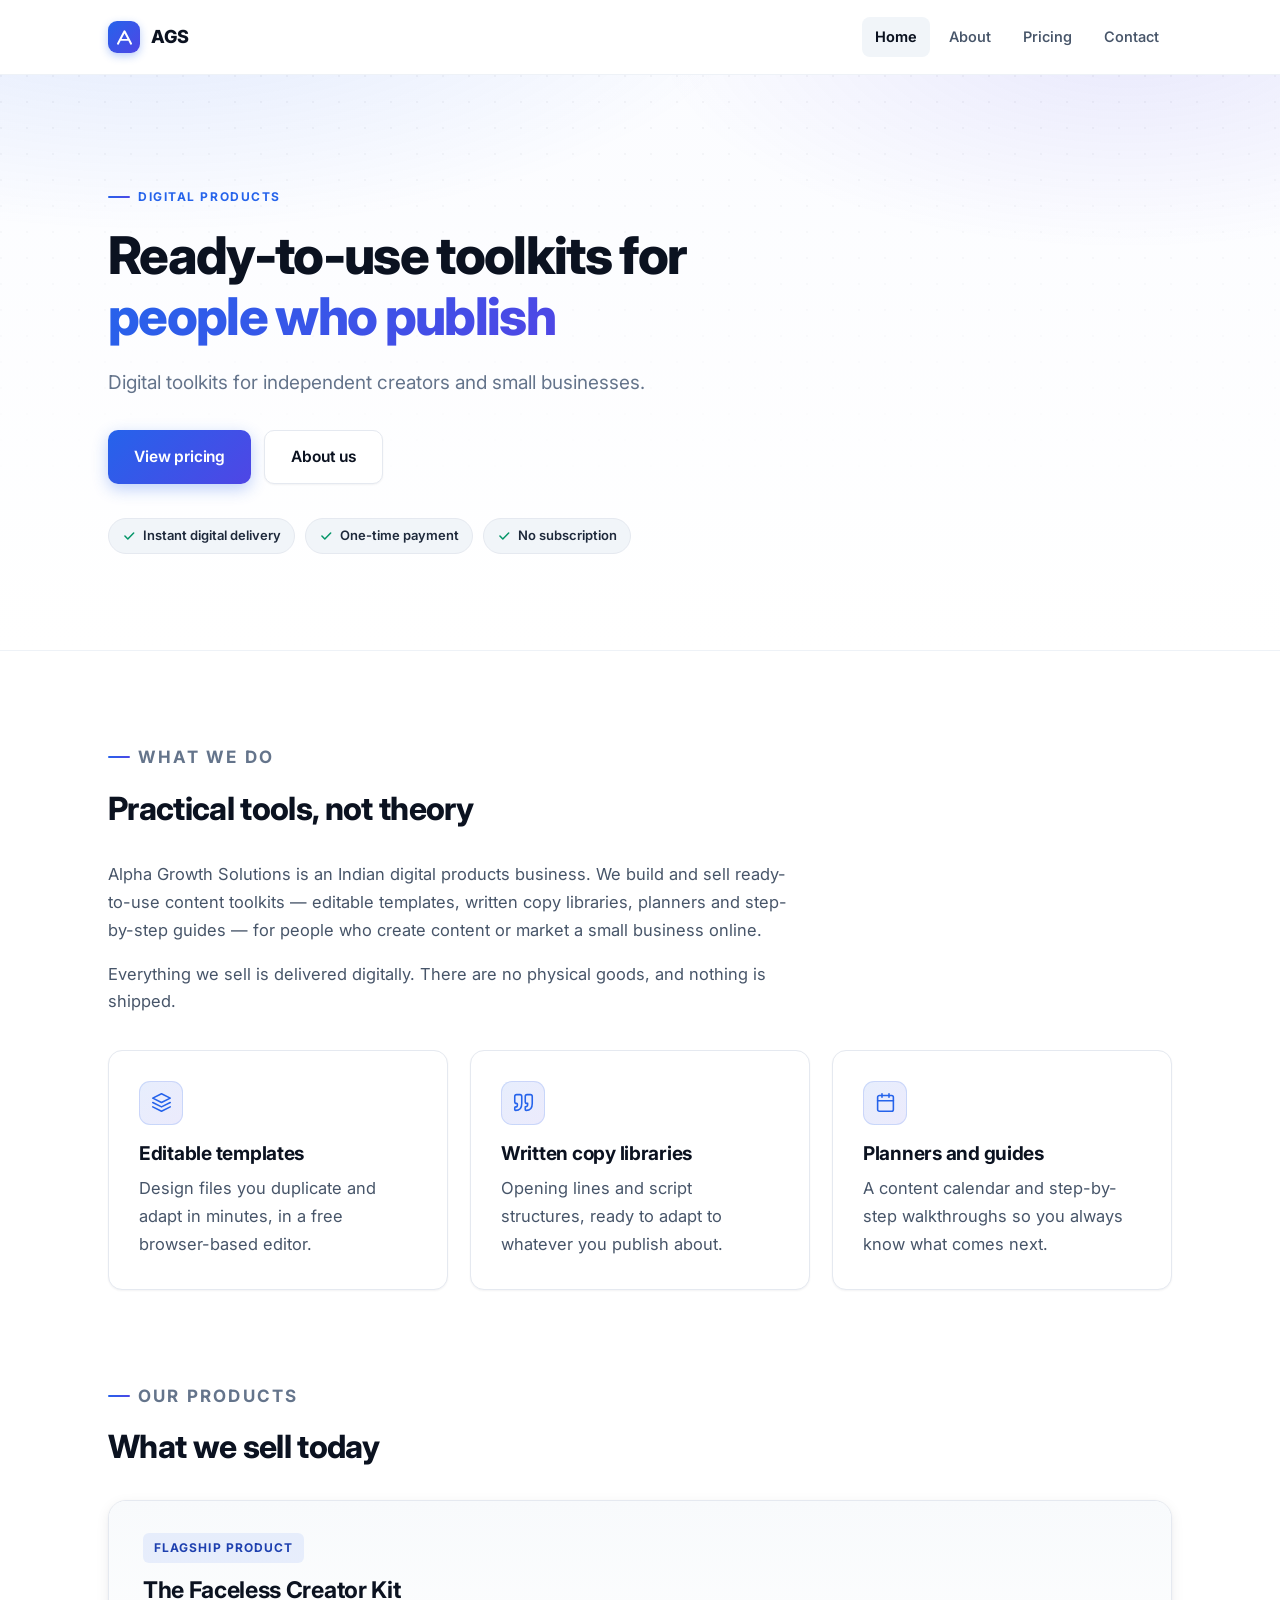
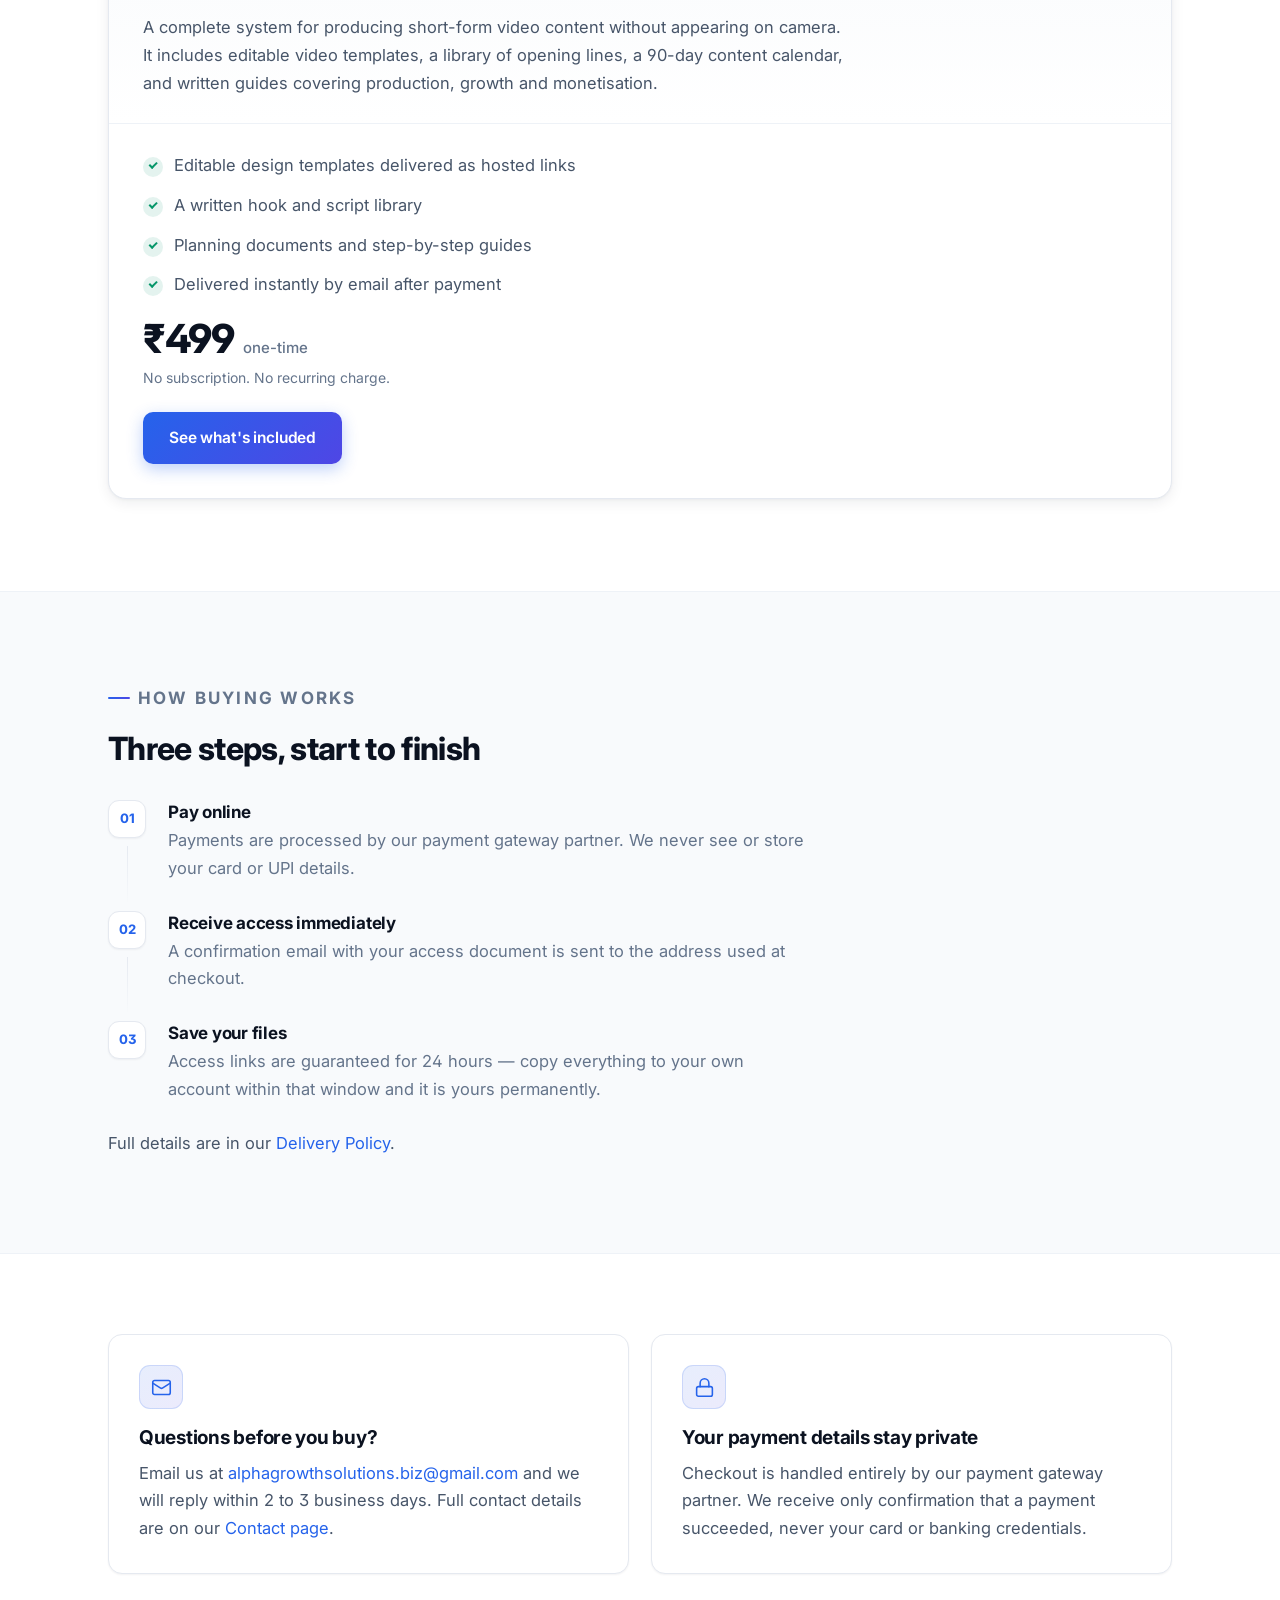
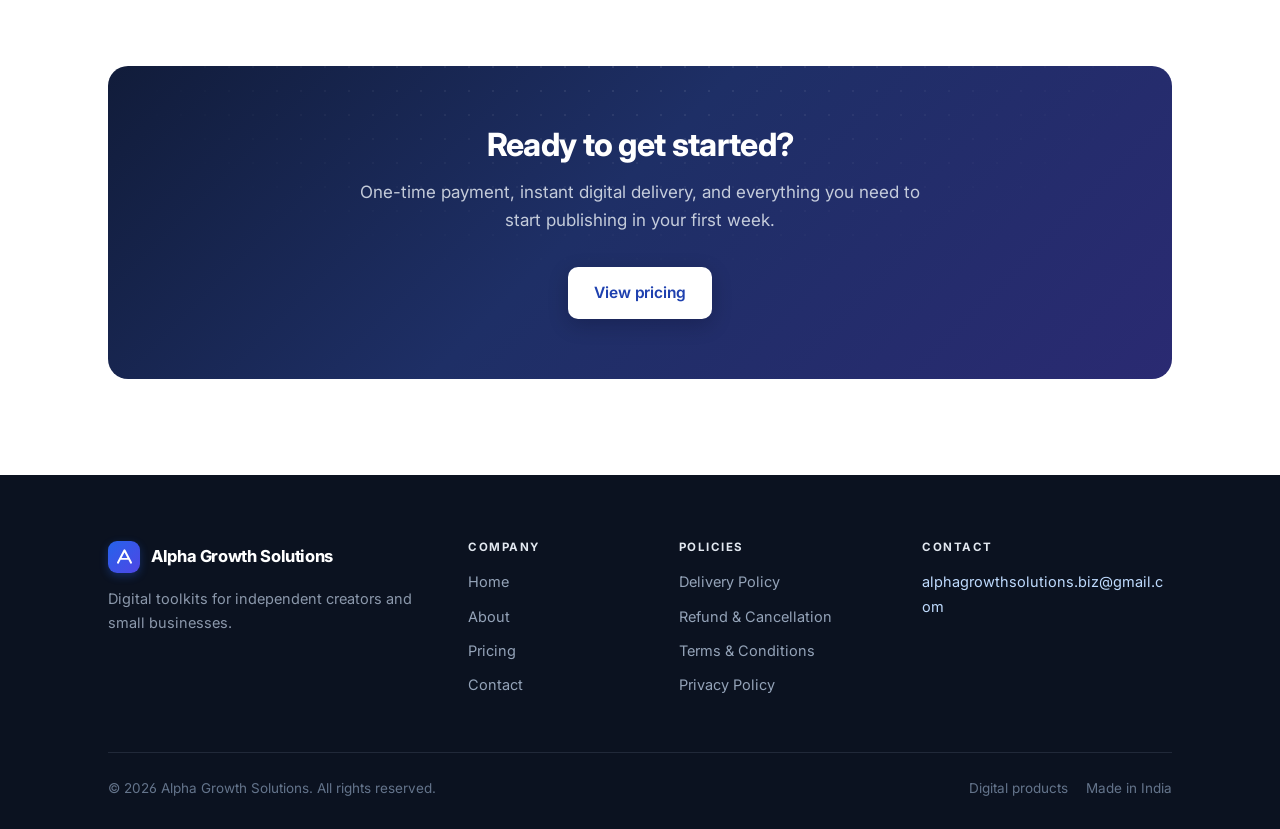
==== commit b729978c: "New logo: Apex mark with AGS wordmark; add SVG and PNG favicons" ====
--- a/index.html
+++ b/index.html
@@ -6,6 +6,9 @@
 <title>Home &middot; Alpha Growth Solutions</title>
 <meta name="description" content="Alpha Growth Solutions builds and sells digital toolkits for independent creators and small businesses in India.">
 <meta name="theme-color" content="#2563eb">
+<link rel="icon" type="image/svg+xml" href="assets/favicon.svg">
+<link rel="alternate icon" type="image/png" href="assets/favicon-180.png">
+<link rel="apple-touch-icon" href="assets/favicon-180.png">
 <link rel="preconnect" href="https://fonts.googleapis.com">
 <link rel="preconnect" href="https://fonts.gstatic.com" crossorigin>
 <link rel="stylesheet" href="https://fonts.googleapis.com/css2?family=Inter:wght@400;500;600;700;800&display=swap">
@@ -14,9 +17,9 @@
 <body>
 <header class="site-header">
   <div class="wrap header-inner">
-    <a class="brand" href="index.html">
-      <span class="brand-mark"><span>A</span></span>
-      Alpha Growth Solutions
+    <a class="brand" href="index.html" aria-label="Alpha Growth Solutions">
+      <span class="brand-mark"><svg viewBox="0 0 32 32" fill="none" stroke="#fff" stroke-width="3" stroke-linecap="round" stroke-linejoin="round" aria-hidden="true"><path d="M6 25.5 16 6.5 26 25.5"/><path d="M10.7 19.6h10.6"/></svg></span>
+      <span class="brand-word">AGS</span>
     </a>
     <nav class="nav"><a href="index.html" class="active">Home</a>
         <a href="about.html">About</a>
@@ -166,7 +169,7 @@
     <div class="footer-grid">
       <div>
         <div class="footer-brand">
-          <span class="brand-mark"><span>A</span></span>
+          <span class="brand-mark"><svg viewBox="0 0 32 32" fill="none" stroke="#fff" stroke-width="3" stroke-linecap="round" stroke-linejoin="round" aria-hidden="true"><path d="M6 25.5 16 6.5 26 25.5"/><path d="M10.7 19.6h10.6"/></svg></span>
           Alpha Growth Solutions
         </div>
         <p class="footer-text">Digital toolkits for independent creators and small businesses.</p>
--- a/assets/styles.css
+++ b/assets/styles.css
@@ -106,7 +106,8 @@
   display:grid;place-items:center;flex:0 0 auto;
   box-shadow:0 3px 9px rgba(37,99,235,.32);
 }
-.brand-mark span{color:#fff;font-weight:800;font-size:14px;letter-spacing:-.03em}
+.brand-mark svg{width:21px;height:21px;display:block}
+.brand-word{font-weight:800;font-size:18px;letter-spacing:.01em;color:var(--ink)}
 
 .nav{display:flex;align-items:center;gap:6px;flex-wrap:wrap}
 .nav a{
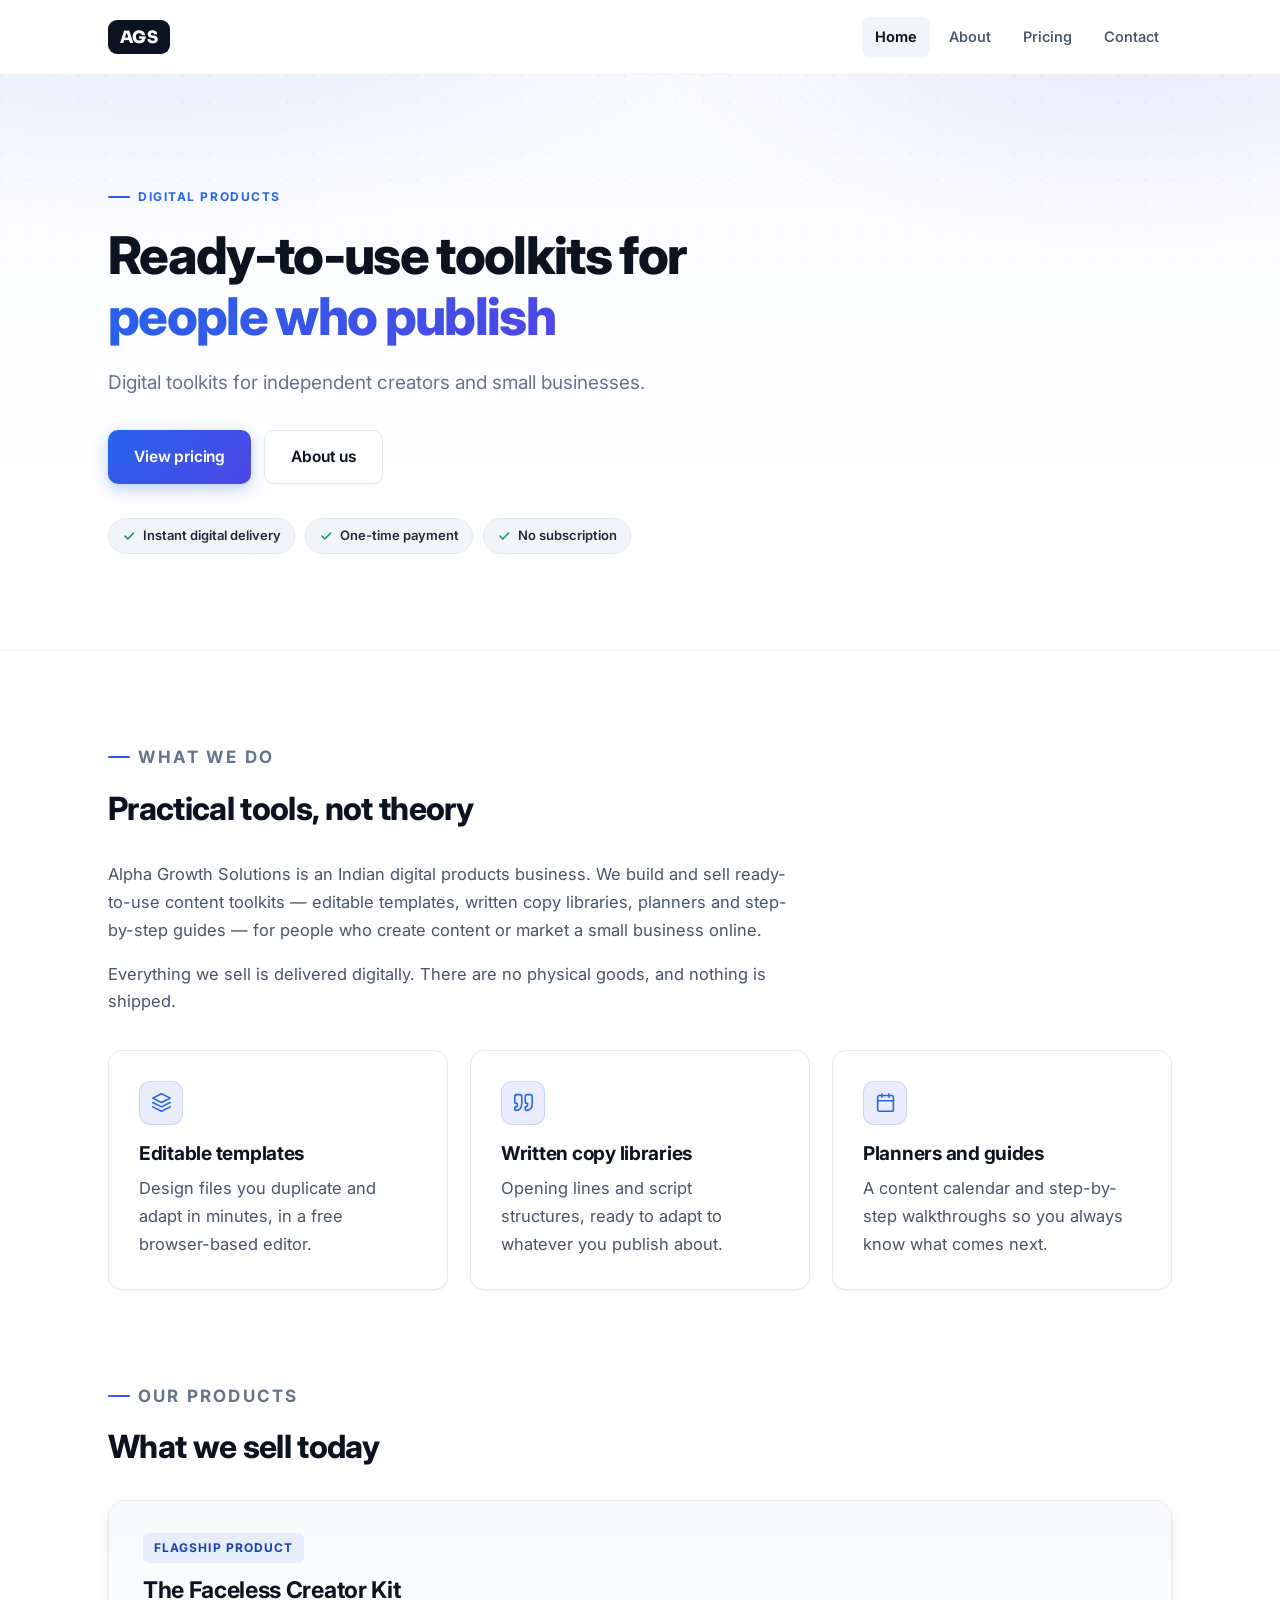
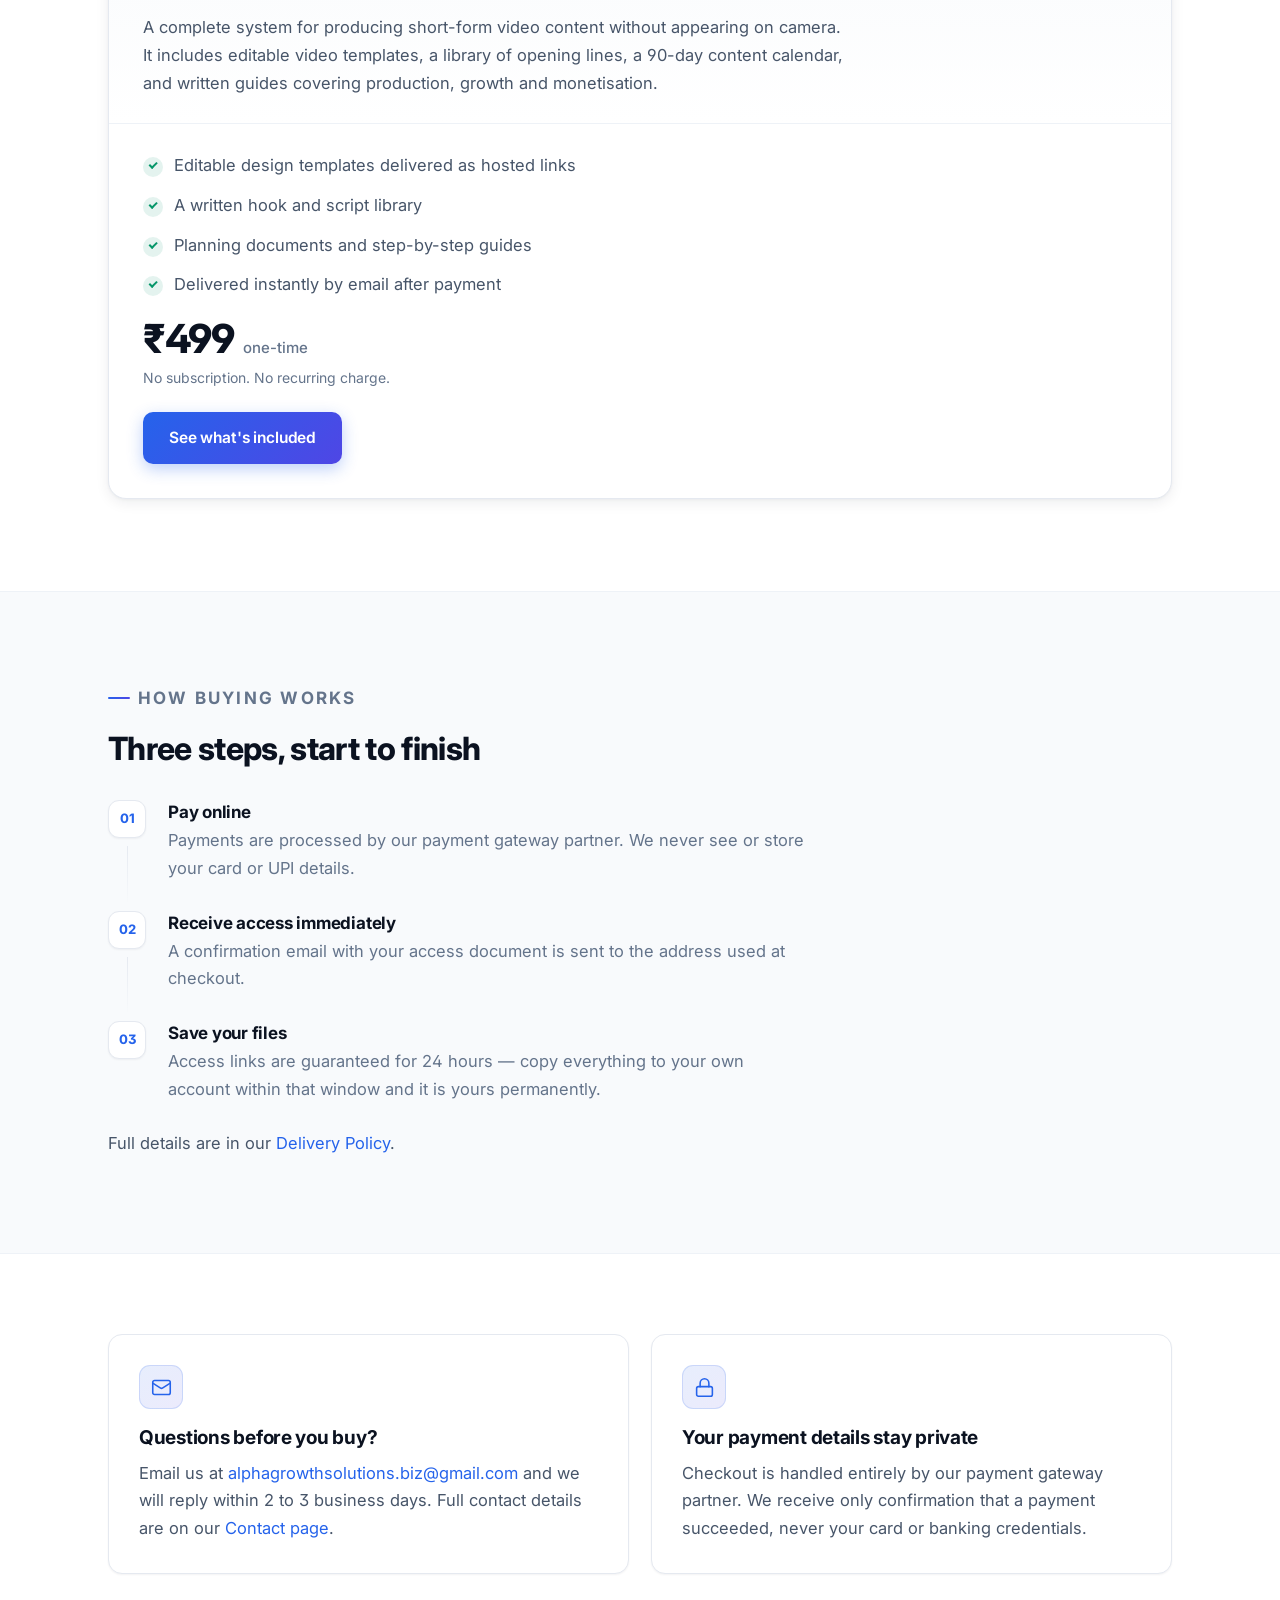
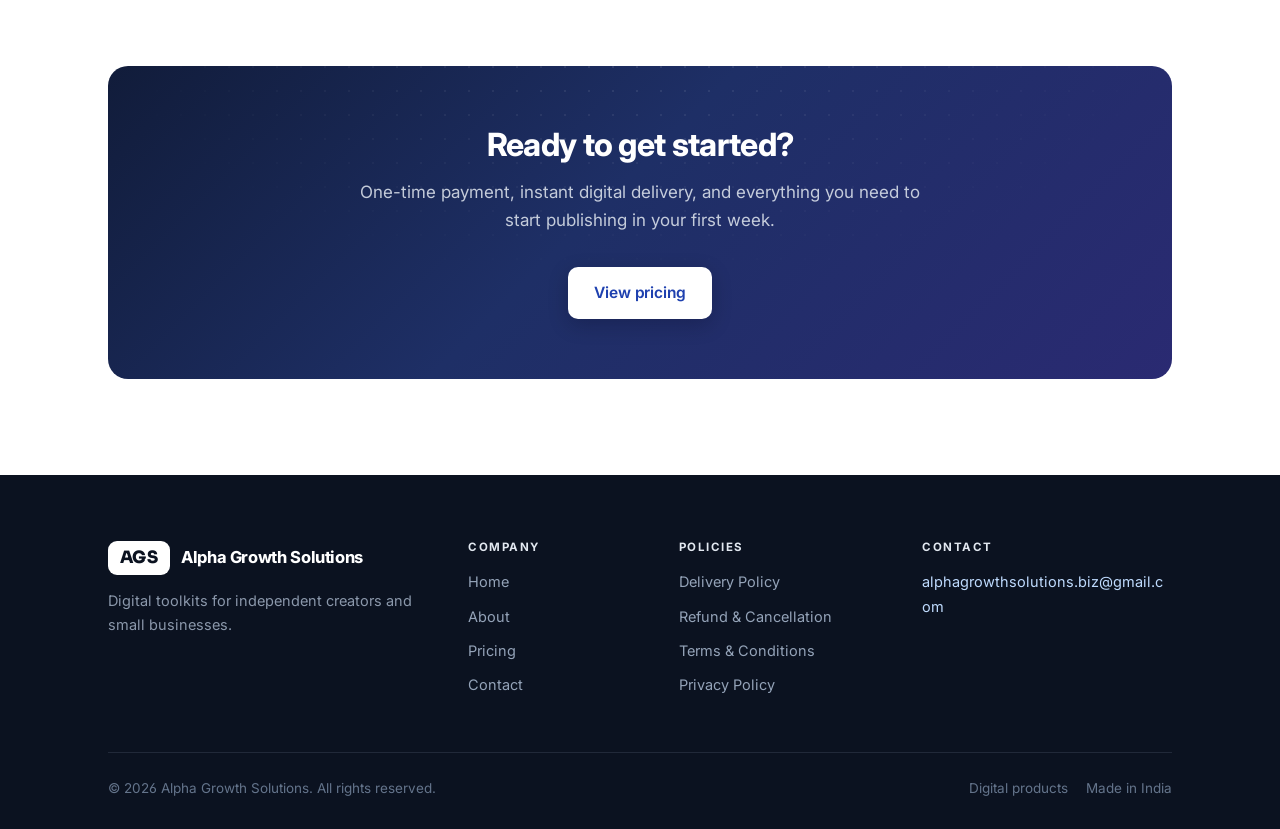
==== commit 54ab0b9d: "Logo: bold AGS badge in Sora, black chip with white type; inverted variant on dark footer" ====
--- a/index.html
+++ b/index.html
@@ -11,15 +11,14 @@
 <link rel="apple-touch-icon" href="assets/favicon-180.png">
 <link rel="preconnect" href="https://fonts.googleapis.com">
 <link rel="preconnect" href="https://fonts.gstatic.com" crossorigin>
-<link rel="stylesheet" href="https://fonts.googleapis.com/css2?family=Inter:wght@400;500;600;700;800&display=swap">
+<link rel="stylesheet" href="https://fonts.googleapis.com/css2?family=Inter:wght@400;500;600;700;800&family=Sora:wght@700;800&display=swap">
 <link rel="stylesheet" href="assets/styles.css">
 </head>
 <body>
 <header class="site-header">
   <div class="wrap header-inner">
     <a class="brand" href="index.html" aria-label="Alpha Growth Solutions">
-      <span class="brand-mark"><svg viewBox="0 0 32 32" fill="none" stroke="#fff" stroke-width="3" stroke-linecap="round" stroke-linejoin="round" aria-hidden="true"><path d="M6 25.5 16 6.5 26 25.5"/><path d="M10.7 19.6h10.6"/></svg></span>
-      <span class="brand-word">AGS</span>
+      <span class="ags-badge">AGS</span>
     </a>
     <nav class="nav"><a href="index.html" class="active">Home</a>
         <a href="about.html">About</a>
@@ -169,7 +168,7 @@
     <div class="footer-grid">
       <div>
         <div class="footer-brand">
-          <span class="brand-mark"><svg viewBox="0 0 32 32" fill="none" stroke="#fff" stroke-width="3" stroke-linecap="round" stroke-linejoin="round" aria-hidden="true"><path d="M6 25.5 16 6.5 26 25.5"/><path d="M10.7 19.6h10.6"/></svg></span>
+          <span class="ags-badge inv">AGS</span>
           Alpha Growth Solutions
         </div>
         <p class="footer-text">Digital toolkits for independent creators and small businesses.</p>
--- a/assets/styles.css
+++ b/assets/styles.css
@@ -101,13 +101,16 @@
   font-weight:750;font-size:16.5px;color:var(--ink);letter-spacing:-.022em;
 }
 .brand:hover{color:var(--ink)}
-.brand-mark{
-  width:32px;height:32px;border-radius:9px;background:var(--grad);
-  display:grid;place-items:center;flex:0 0 auto;
-  box-shadow:0 3px 9px rgba(37,99,235,.32);
-}
-.brand-mark svg{width:21px;height:21px;display:block}
-.brand-word{font-weight:800;font-size:18px;letter-spacing:.01em;color:var(--ink)}
+/* AGS badge — black chip, white type. The inverted variant is REQUIRED on the
+   dark footer, where a near-black chip would otherwise disappear. */
+.ags-badge{
+  display:inline-flex;align-items:center;justify-content:center;
+  font-family:"Sora",Inter,system-ui,sans-serif;
+  font-weight:800;font-size:17px;letter-spacing:.02em;line-height:1;
+  background:var(--ink);color:#fff;
+  height:34px;padding:0 12px;border-radius:9px;flex:0 0 auto;
+}
+.ags-badge.inv{background:#fff;color:var(--ink)}
 
 .nav{display:flex;align-items:center;gap:6px;flex-wrap:wrap}
 .nav a{
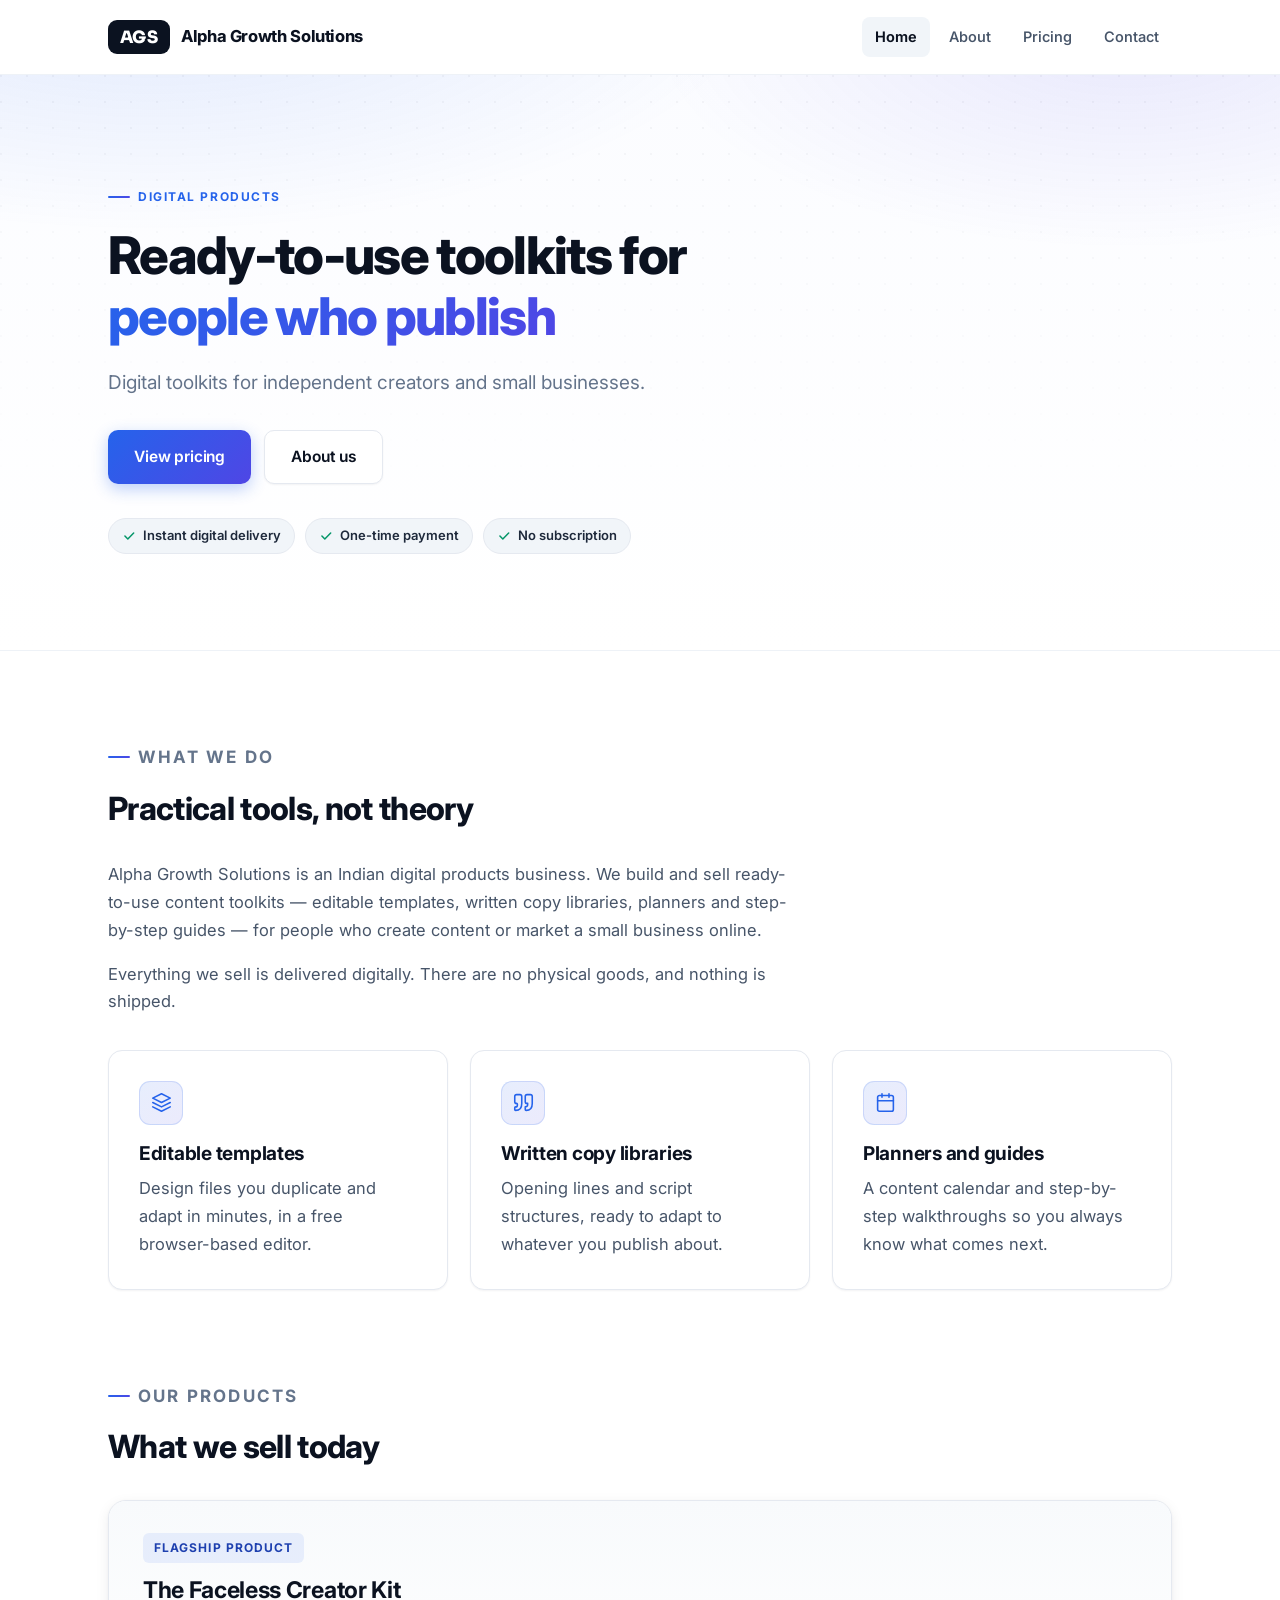
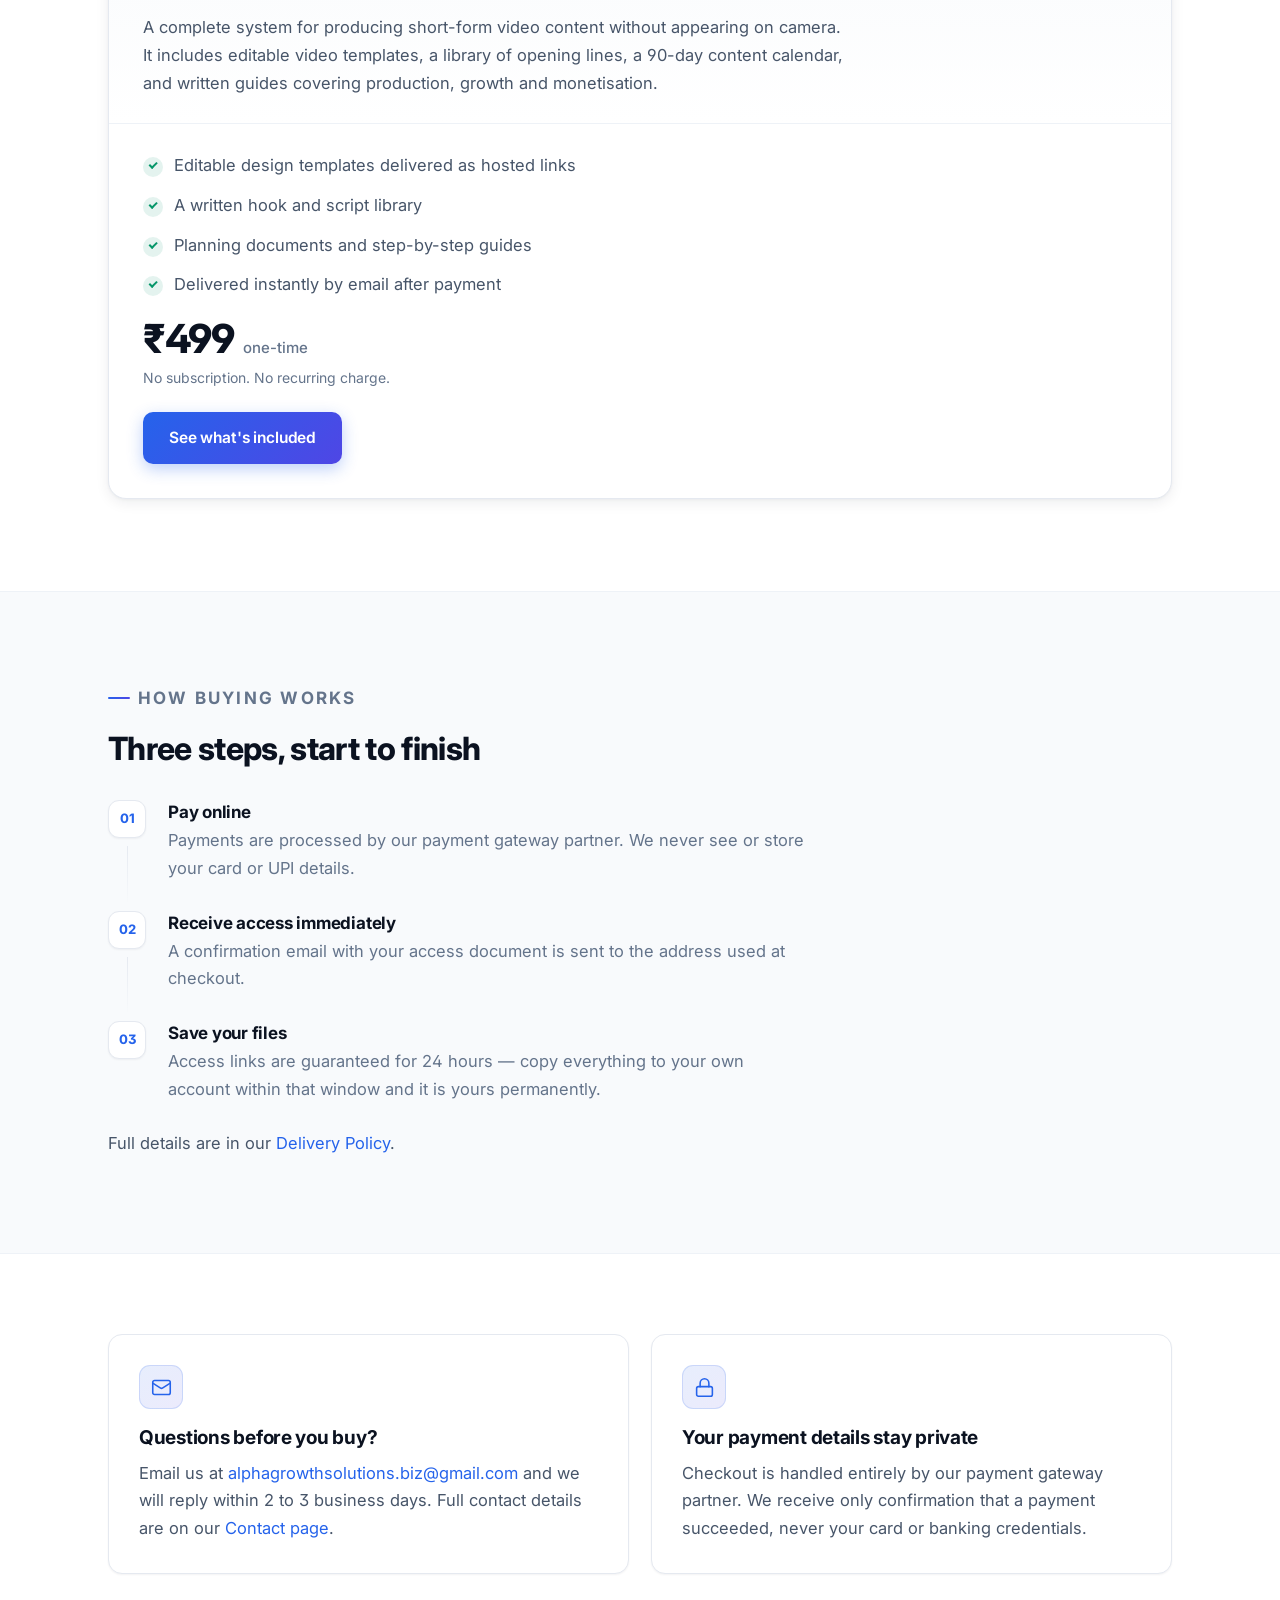
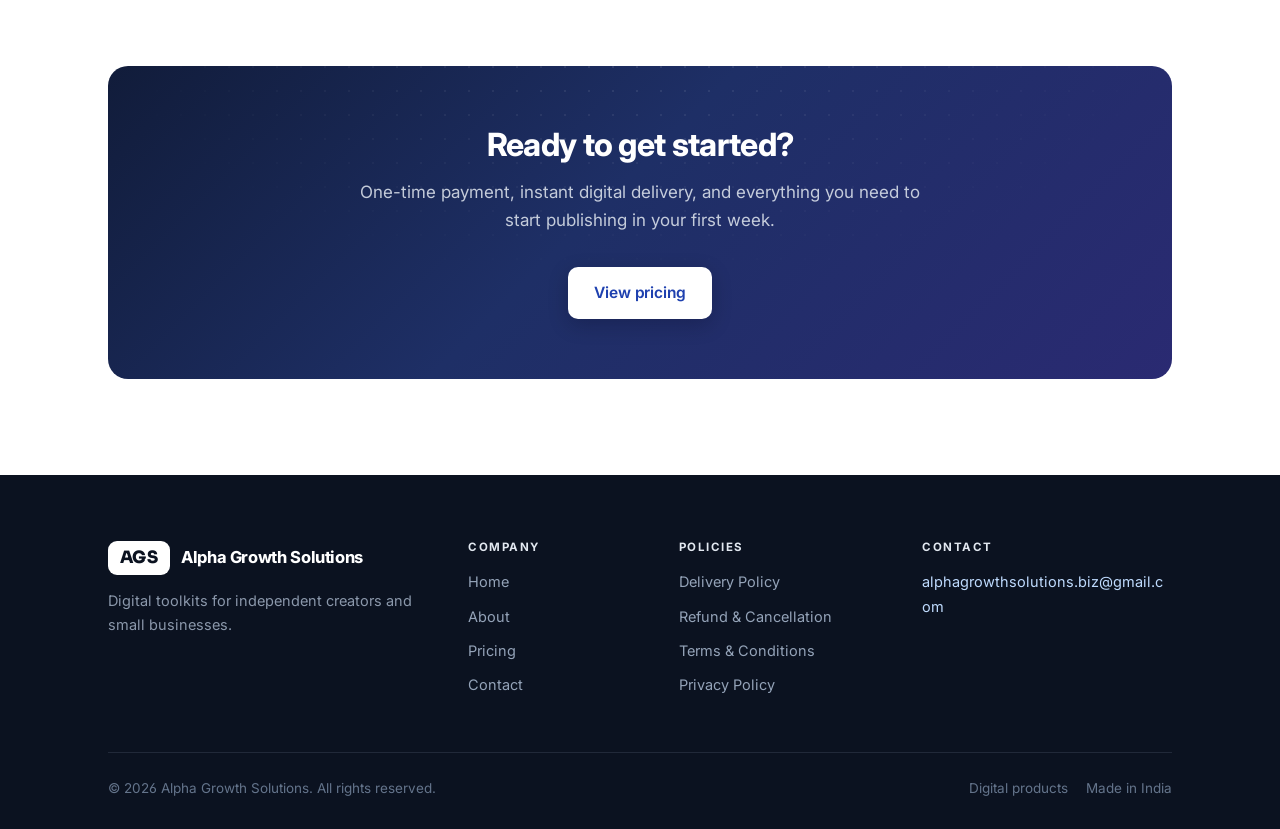
==== commit db42aaef: "Header: AGS badge alongside full Alpha Growth Solutions wordmark" ====
--- a/index.html
+++ b/index.html
@@ -17,8 +17,9 @@
 <body>
 <header class="site-header">
   <div class="wrap header-inner">
-    <a class="brand" href="index.html" aria-label="Alpha Growth Solutions">
+    <a class="brand" href="index.html">
       <span class="ags-badge">AGS</span>
+      <span class="brand-name">Alpha Growth Solutions</span>
     </a>
     <nav class="nav"><a href="index.html" class="active">Home</a>
         <a href="about.html">About</a>
--- a/assets/styles.css
+++ b/assets/styles.css
@@ -111,6 +111,7 @@
   height:34px;padding:0 12px;border-radius:9px;flex:0 0 auto;
 }
 .ags-badge.inv{background:#fff;color:var(--ink)}
+.brand-name{font-weight:750;font-size:16.5px;letter-spacing:-.022em;color:var(--ink)}
 
 .nav{display:flex;align-items:center;gap:6px;flex-wrap:wrap}
 .nav a{
@@ -388,6 +389,8 @@
   .header-inner{min-height:auto;padding:13px 0;gap:12px}
   .nav{gap:2px}
   .nav a{padding:7px 10px;font-size:14px}
+  .ags-badge{height:30px;padding:0 10px;font-size:15px}
+  .brand-name{font-size:15px}
   .cta{padding:44px 26px;margin-top:62px;border-radius:16px}
   .product-card .pc-head,.product-card .pc-body{padding-left:24px;padding-right:24px}
   .footer-grid{grid-template-columns:1fr;gap:30px}
